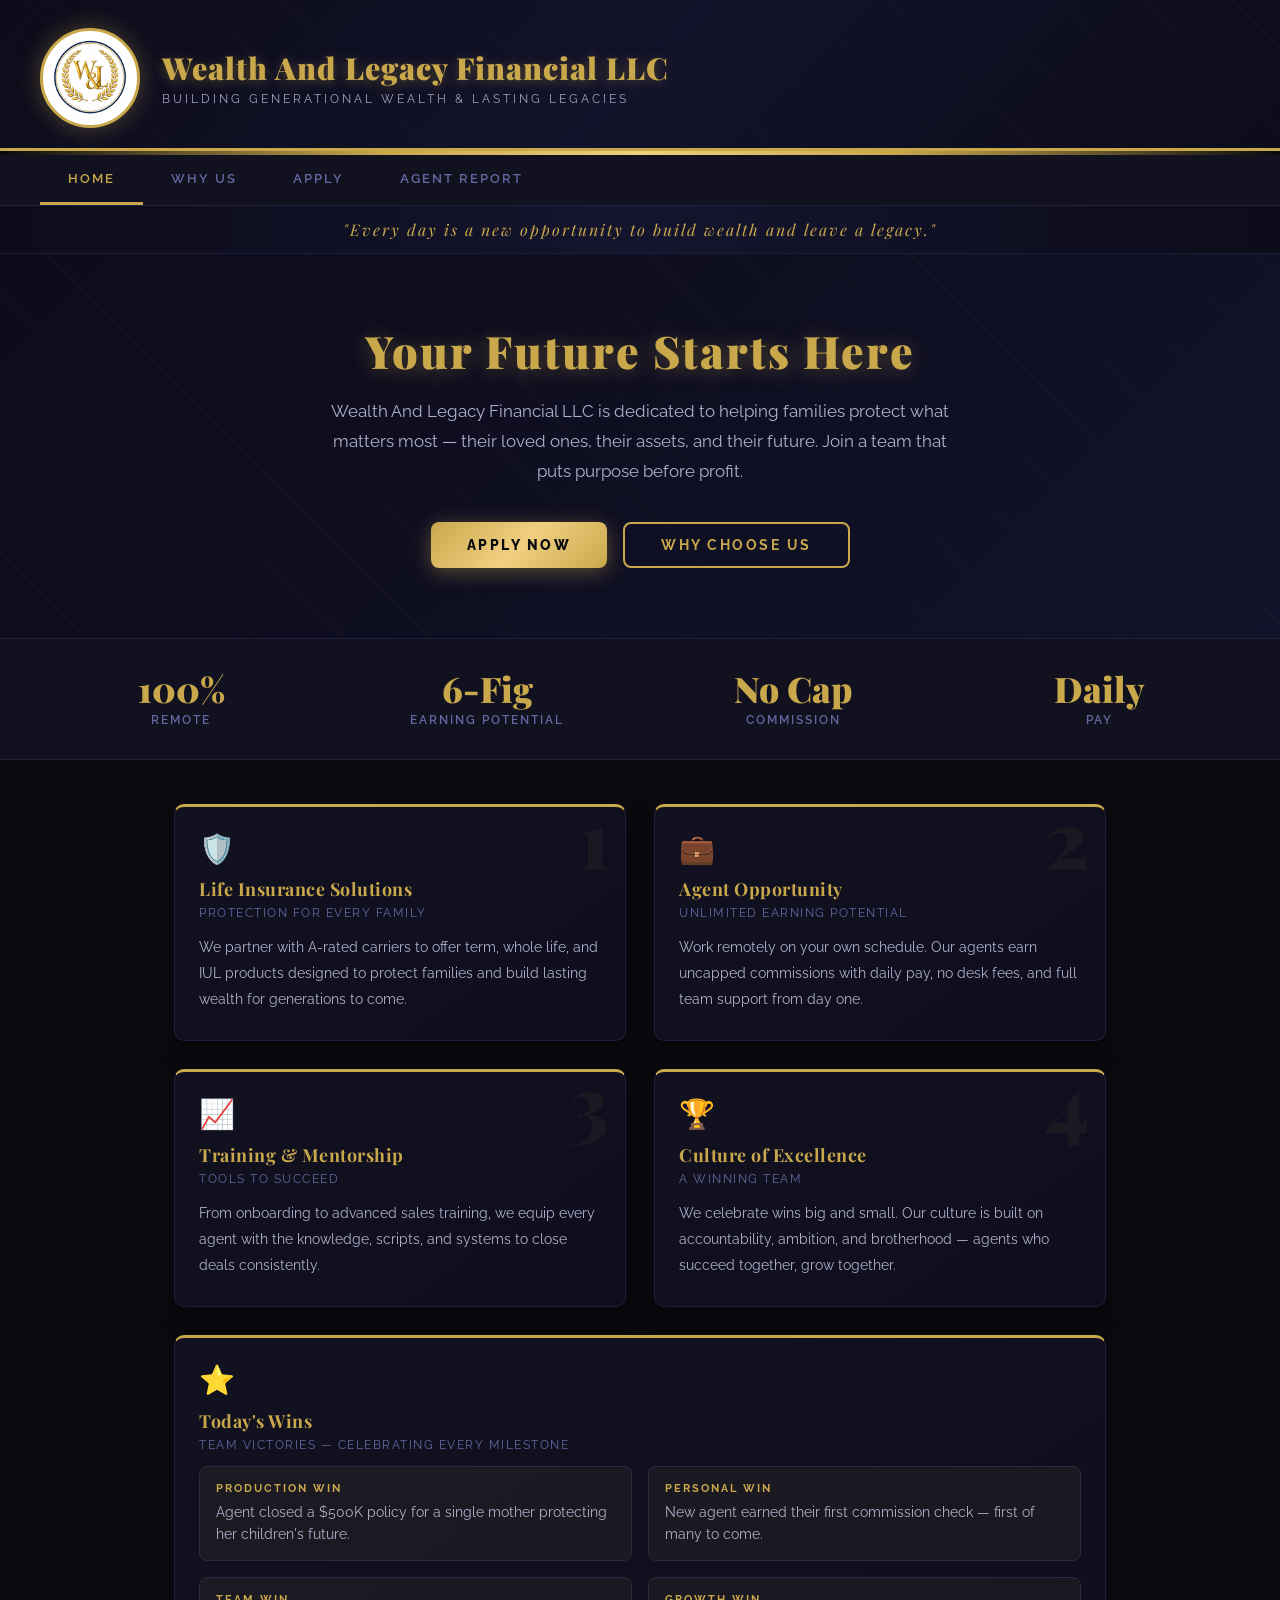
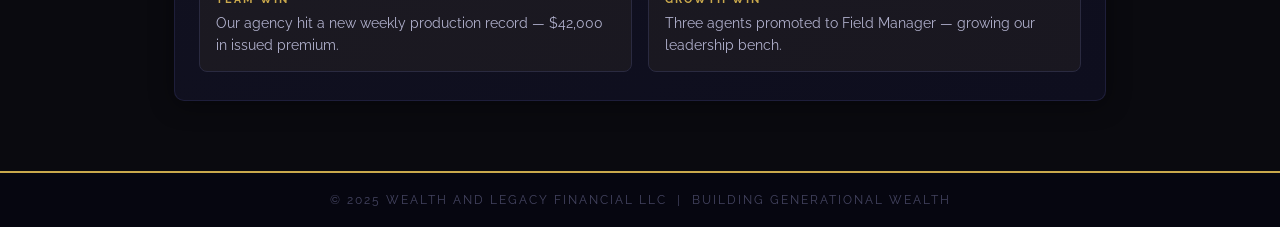
==== index.html @ 0fe74609 "Update index.html" ====
<!DOCTYPE html>
<html lang="en">
<head>
<meta charset="UTF-8">
<meta name="viewport" content="width=device-width, initial-scale=1.0">
<title>Wealth And Legacy Financial LLC</title>
<link rel="preconnect" href="https://fonts.googleapis.com">
<link href="https://fonts.googleapis.com/css2?family=Playfair+Display:wght@400;700;900&family=Raleway:wght@300;400;500;600;700&display=swap" rel="stylesheet">
<style>
  *, *::before, *::after { box-sizing: border-box; margin: 0; padding: 0; }

  body {
    background: #0a0a0f;
    color: #e8e0cc;
    font-family: 'Raleway', sans-serif;
    min-height: 100vh;
  }

  /* ===== HEADER ===== */
  .site-header {
    background: linear-gradient(135deg, #0c0c1a 0%, #12122a 50%, #0c0c1a 100%);
    border-bottom: 3px solid #c9a84c;
    padding: 28px 40px 20px;
    display: flex;
    align-items: center;
    gap: 22px;
    position: relative;
    overflow: hidden;
  }
  .site-header::before {
    content: '';
    position: absolute;
    inset: 0;
    background: repeating-linear-gradient(
      45deg, transparent, transparent 60px,
      rgba(201,168,76,0.03) 60px, rgba(201,168,76,0.03) 61px
    );
  }
  .logo-img {
    width: 100px; height: 100px;
    object-fit: contain; border-radius: 50%;
    border: 3px solid #c9a84c;
    box-shadow: 0 0 24px rgba(201,168,76,0.35);
    background: #fff; padding: 4px;
    position: relative; z-index: 1; flex-shrink: 0;
  }
  .header-text { z-index: 1; }
  .header-text h1 {
    font-family: 'Playfair Display', serif;
    font-size: 1.9rem; font-weight: 900;
    color: #c9a84c; letter-spacing: 1px;
    text-shadow: 0 2px 12px rgba(201,168,76,0.4);
    line-height: 1.2;
  }
  .header-text p {
    font-size: 0.78rem; color: #a0a0b8;
    letter-spacing: 3px; text-transform: uppercase; margin-top: 5px;
  }

  /* ===== GOLD DIVIDER ===== */
  .gold-bar {
    height: 4px;
    background: linear-gradient(90deg, #0a0a0f, #c9a84c 30%, #f0d080 50%, #c9a84c 70%, #0a0a0f);
  }

  /* ===== NAV TABS ===== */
  .nav-tabs {
    background: #111120;
    border-bottom: 1px solid #222240;
    display: flex;
    padding: 0 40px;
    overflow-x: auto;
    gap: 0;
  }
  .tab-btn {
    padding: 16px 28px;
    background: none; border: none;
    color: #6666a0; font-family: 'Raleway', sans-serif;
    font-size: 0.8rem; font-weight: 600;
    letter-spacing: 2px; text-transform: uppercase;
    cursor: pointer; border-bottom: 3px solid transparent;
    transition: all 0.2s; white-space: nowrap;
  }
  .tab-btn:hover { color: #c9a84c; }
  .tab-btn.active { color: #c9a84c; border-bottom-color: #c9a84c; }

  /* ===== MOTTO BANNER ===== */
  .motto {
    background: linear-gradient(90deg, #0c0c1a, #14142e, #0c0c1a);
    text-align: center; padding: 13px 40px;
    border-bottom: 1px solid #1e1e3a;
  }
  .motto span {
    font-family: 'Playfair Display', serif;
    font-size: 1rem; color: #c9a84c;
    letter-spacing: 2px; font-style: italic;
  }

  /* ===== TAB PANELS ===== */
  .tab-panel { display: none; }
  .tab-panel.active { display: block; }

  /* ===== PAGE BODY ===== */
  .page-body {
    max-width: 980px; margin: 0 auto;
    padding: 44px 24px 70px;
    display: grid; grid-template-columns: 1fr 1fr; gap: 28px;
  }
  .page-body.single { grid-template-columns: 1fr; }

  /* ===== HERO (HOME) ===== */
  .hero {
    background: linear-gradient(135deg, #0c0c1a 0%, #12122a 100%);
    padding: 70px 40px;
    text-align: center;
    position: relative; overflow: hidden;
    border-bottom: 1px solid #1e1e3a;
  }
  .hero::before {
    content: '';
    position: absolute; inset: 0;
    background: repeating-linear-gradient(45deg, transparent, transparent 60px,
      rgba(201,168,76,0.03) 60px, rgba(201,168,76,0.03) 61px);
  }
  .hero h2 {
    font-family: 'Playfair Display', serif;
    font-size: 2.8rem; font-weight: 900;
    color: #c9a84c; letter-spacing: 2px;
    text-shadow: 0 2px 20px rgba(201,168,76,0.4);
    position: relative; z-index: 1;
    line-height: 1.2;
  }
  .hero p {
    font-size: 1.05rem; color: #b0b0cc;
    margin-top: 18px; line-height: 1.8;
    max-width: 640px; margin-left: auto; margin-right: auto;
    position: relative; z-index: 1;
  }
  .hero-btns {
    display: flex; gap: 16px; justify-content: center;
    margin-top: 36px; flex-wrap: wrap;
    position: relative; z-index: 1;
  }
  .btn-gold {
    background: linear-gradient(135deg, #c9a84c, #f0d080, #c9a84c);
    color: #0a0a0f; border: none; border-radius: 8px;
    padding: 14px 36px; font-family: 'Raleway', sans-serif;
    font-size: 0.85rem; font-weight: 800;
    letter-spacing: 2.5px; text-transform: uppercase;
    cursor: pointer; box-shadow: 0 4px 20px rgba(201,168,76,0.4);
    transition: transform 0.2s, box-shadow 0.2s;
  }
  .btn-gold:hover { transform: translateY(-2px); box-shadow: 0 8px 30px rgba(201,168,76,0.55); }
  .btn-outline {
    background: transparent;
    color: #c9a84c; border: 2px solid #c9a84c; border-radius: 8px;
    padding: 13px 36px; font-family: 'Raleway', sans-serif;
    font-size: 0.85rem; font-weight: 700;
    letter-spacing: 2.5px; text-transform: uppercase;
    cursor: pointer; transition: all 0.2s;
  }
  .btn-outline:hover { background: rgba(201,168,76,0.1); }

  /* ===== SECTION CARDS ===== */
  .section-card {
    background: linear-gradient(145deg, #111120, #0e0e1e);
    border: 1px solid #1e1e3a;
    border-top: 3px solid #c9a84c;
    border-radius: 10px; padding: 28px 24px;
    box-shadow: 0 4px 24px rgba(0,0,0,0.4);
    display: flex; flex-direction: column; gap: 14px;
    position: relative; overflow: hidden;
  }
  .section-card::before {
    content: attr(data-num);
    position: absolute; top: -10px; right: 16px;
    font-family: 'Playfair Display', serif;
    font-size: 5rem; font-weight: 900;
    color: rgba(201,168,76,0.06); line-height: 1;
    pointer-events: none;
  }
  .section-card.full { grid-column: 1 / -1; }
  .card-icon { font-size: 1.8rem; line-height: 1; }
  .card-title {
    font-family: 'Playfair Display', serif;
    font-size: 1.12rem; font-weight: 700;
    color: #c9a84c; letter-spacing: 0.5px;
  }
  .card-sub {
    font-size: 0.73rem; color: #6666a0;
    letter-spacing: 1.5px; text-transform: uppercase;
    margin-top: -8px;
  }
  .card-body {
    font-size: 0.9rem; color: #b0b0cc;
    line-height: 1.8;
  }
  .card-body ul { list-style: none; display: flex; flex-direction: column; gap: 8px; }
  .card-body ul li::before {
    content: '◆ '; color: #c9a84c; font-size: 0.65rem;
  }

  /* ===== WINS SECTION ===== */
  .wins-grid {
    display: grid; grid-template-columns: 1fr 1fr; gap: 16px;
  }
  .win-item {
    background: rgba(201,168,76,0.06);
    border: 1px solid #2a2a40; border-radius: 8px;
    padding: 14px 16px;
  }
  .win-item .win-label {
    font-size: 0.7rem; letter-spacing: 2px;
    text-transform: uppercase; color: #c9a84c; font-weight: 700;
    margin-bottom: 6px;
  }
  .win-item .win-text {
    font-size: 0.88rem; color: #b0b0cc; line-height: 1.6;
  }

  /* ===== FORM ELEMENTS ===== */
  .field-group { display: flex; flex-direction: column; gap: 6px; }
  .field-label {
    font-size: 0.72rem; letter-spacing: 1.5px;
    text-transform: uppercase; color: #8888b0; font-weight: 600;
  }
  .field-input {
    background: rgba(255,255,255,0.03);
    border: 1px solid #222240; border-radius: 6px;
    color: #e8e0cc; font-family: 'Raleway', sans-serif;
    font-size: 0.95rem; padding: 10px 14px;
    outline: none; width: 100%;
    transition: border-color 0.2s;
  }
  .field-input:focus { border-color: #c9a84c; box-shadow: 0 0 0 2px rgba(201,168,76,0.12); }
  .field-input::placeholder { color: #333350; }
  textarea.field-input {
    resize: vertical; line-height: 1.7;
  }
  select.field-input {
    cursor: pointer;
    background: rgba(255,255,255,0.03);
  }
  select.field-input option { background: #111120; }

  /* Currency input */
  .currency-wrap {
    display: flex; align-items: center;
    border: 1px solid #222240; border-radius: 6px; overflow: hidden;
    background: rgba(255,255,255,0.03); transition: border-color 0.2s;
  }
  .currency-wrap:focus-within { border-color: #c9a84c; }
  .currency-symbol {
    padding: 10px 12px; background: rgba(201,168,76,0.12);
    color: #c9a84c; font-size: 1rem; font-weight: 700;
    border-right: 1px solid #222240; flex-shrink: 0;
  }
  .currency-wrap input {
    background: transparent; border: none;
    color: #e8e0cc; font-family: 'Raleway', sans-serif;
    font-size: 1rem; padding: 10px 14px; outline: none; width: 100%;
  }

  /* Metrics row */
  .metrics-row {
    display: grid; grid-template-columns: repeat(3, 1fr); gap: 12px;
  }
  .metric-box {
    background: rgba(201,168,76,0.05);
    border: 1px solid #2a2a40; border-radius: 8px;
    padding: 12px 10px; text-align: center;
    display: flex; flex-direction: column; gap: 8px;
  }
  .metric-box .field-label { text-align: center; }

  /* Checkbox */
  .check-list { display: flex; flex-direction: column; gap: 8px; }
  .check-item {
    display: flex; align-items: center; gap: 10px;
    padding: 8px 10px; border: 1px solid #1e1e3a;
    border-radius: 6px; background: rgba(255,255,255,0.02);
    cursor: pointer; transition: background 0.15s;
  }
  .check-item:hover { background: rgba(201,168,76,0.06); }
  .check-item input[type="checkbox"] {
    accent-color: #c9a84c; width: 16px; height: 16px;
    cursor: pointer; flex-shrink: 0;
  }
  .check-item span { font-size: 0.83rem; color: #b0b0d0; font-weight: 500; }

  /* Stars */
  .star-row { display: flex; gap: 6px; }
  .star {
    font-size: 1.4rem; cursor: pointer;
    color: #2a2a40; transition: color 0.15s; user-select: none;
  }
  .star:hover, .star.active { color: #c9a84c; }

  /* Goal bar */
  .goal-progress {
    height: 10px; background: #1a1a30; border-radius: 99px;
    overflow: hidden; border: 1px solid #2a2a40;
  }
  .goal-fill {
    height: 100%;
    background: linear-gradient(90deg, #c9a84c, #f0d080);
    border-radius: 99px; transition: width 0.5s; width: 0%;
  }
  .goal-pct {
    font-size: 0.8rem; color: #c9a84c;
    text-align: right; font-weight: 600;
  }
  .monthly-wrap {
    display: grid; grid-template-columns: 1fr 1fr;
    gap: 20px; align-items: start;
  }
  .goal-amount-group { display: flex; flex-direction: column; gap: 16px; }

  /* Submit */
  .submit-wrap {
    grid-column: 1 / -1; display: flex;
    justify-content: center; padding-top: 10px;
  }
  .submit-btn {
    background: linear-gradient(135deg, #c9a84c, #f0d080, #c9a84c);
    color: #0a0a0f; border: none; border-radius: 8px;
    padding: 16px 60px; font-family: 'Raleway', sans-serif;
    font-size: 1rem; font-weight: 800;
    letter-spacing: 3px; text-transform: uppercase;
    cursor: pointer; box-shadow: 0 4px 20px rgba(201,168,76,0.4);
    transition: transform 0.2s, box-shadow 0.2s;
  }
  .submit-btn:hover { transform: translateY(-2px); box-shadow: 0 8px 30px rgba(201,168,76,0.55); }
  .submit-btn:active { transform: translateY(0); }

  /* Date row (agent report header) */
  .date-row {
    background: #111120; border-bottom: 1px solid #222240;
    padding: 18px 40px; display: flex;
    align-items: center; gap: 40px; flex-wrap: wrap;
  }
  .date-row label {
    font-size: 0.78rem; letter-spacing: 2px;
    text-transform: uppercase; color: #c9a84c; font-weight: 600;
  }
  .date-row input {
    background: transparent; border: none;
    border-bottom: 1px solid #c9a84c;
    color: #e8e0cc; font-family: 'Raleway', sans-serif;
    font-size: 1rem; padding: 4px 8px;
    min-width: 180px; outline: none;
  }
  .date-row input::placeholder { color: #444; }

  /* ===== STATS ROW (HOME) ===== */
  .stats-row {
    background: #111120; padding: 32px 40px;
    display: grid; grid-template-columns: repeat(4, 1fr);
    gap: 24px; border-bottom: 1px solid #222240;
    text-align: center;
  }
  .stat-item .stat-num {
    font-family: 'Playfair Display', serif;
    font-size: 2.2rem; font-weight: 900;
    color: #c9a84c; line-height: 1;
  }
  .stat-item .stat-label {
    font-size: 0.72rem; letter-spacing: 2px;
    text-transform: uppercase; color: #6666a0;
    margin-top: 6px; font-weight: 600;
  }

  /* ===== FOOTER ===== */
  .site-footer {
    background: #060610; border-top: 2px solid #c9a84c;
    text-align: center; padding: 20px;
    font-size: 0.72rem; color: #444460;
    letter-spacing: 2px; text-transform: uppercase;
  }

  /* ===== ALERTS ===== */
  .form-alert {
    padding: 14px 18px; border-radius: 8px;
    font-size: 0.88rem; margin-bottom: 16px;
    display: none; grid-column: 1 / -1;
  }
  .form-alert.success { background: rgba(76,175,80,0.12); border: 1px solid #4caf50; color: #81c784; display: block; }
  .form-alert.error { background: rgba(244,67,54,0.12); border: 1px solid #f44336; color: #e57373; display: block; }

  /* ===== RESPONSIVE ===== */
  @media (max-width: 700px) {
    .site-header { flex-direction: column; text-align: center; }
    .page-body { grid-template-columns: 1fr; }
    .section-card.full { grid-column: 1; }
    .stats-row { grid-template-columns: repeat(2,1fr); }
    .metrics-row { grid-template-columns: 1fr; }
    .monthly-wrap { grid-template-columns: 1fr; }
    .nav-tabs { padding: 0 16px; }
    .tab-btn { padding: 14px 18px; }
    .hero h2 { font-size: 2rem; }
    .wins-grid { grid-template-columns: 1fr; }
  }
</style>
</head>
<body>

<!-- ===== HEADER ===== -->
<header class="site-header">
  <img class="logo-img" src="[data-uri]" alt="Wealth And Legacy Financial">
  <div class="header-text">
    <h1>Wealth And Legacy Financial LLC</h1>
    <p>Building Generational Wealth &amp; Lasting Legacies</p>
  </div>
</header>

<div class="gold-bar"></div>

<!-- ===== NAV TABS ===== -->
<nav class="nav-tabs">
  <button class="tab-btn active" onclick="switchTab('home', this)">Home</button>
  <button class="tab-btn" onclick="switchTab('why', this)">Why Us</button>
  <button class="tab-btn" onclick="switchTab('apply', this)">Apply</button>
  <button class="tab-btn" onclick="switchTab('report', this)">Agent Report</button>
</nav>

<div class="motto">
  <span>"Every day is a new opportunity to build wealth and leave a legacy."</span>
</div>

<!-- ================================================================
     HOME TAB
================================================================ -->
<div class="tab-panel active" id="tab-home">

  <!-- Hero -->
  <section class="hero">
    <h2>Your Future Starts Here</h2>
    <p>Wealth And Legacy Financial LLC is dedicated to helping families protect what matters most — their loved ones, their assets, and their future. Join a team that puts purpose before profit.</p>
    <div class="hero-btns">
      <button class="btn-gold" onclick="switchTab('apply', document.querySelector('[onclick*=apply]'))">Apply Now</button>
      <button class="btn-outline" onclick="switchTab('why', document.querySelector('[onclick*=why]'))">Why Choose Us</button>
    </div>
  </section>

  <!-- Stats -->
  <div class="stats-row">
    <div class="stat-item">
      <div class="stat-num">100%</div>
      <div class="stat-label">Remote</div>
    </div>
    <div class="stat-item">
      <div class="stat-num">6-Fig</div>
      <div class="stat-label">Earning Potential</div>
    </div>
    <div class="stat-item">
      <div class="stat-num">No Cap</div>
      <div class="stat-label">Commission</div>
    </div>
    <div class="stat-item">
      <div class="stat-num">Daily</div>
      <div class="stat-label">Pay</div>
    </div>
  </div>

  <!-- Cards -->
  <div class="page-body">
    <div class="section-card" data-num="1">
      <div class="card-icon">🛡️</div>
      <div class="card-title">Life Insurance Solutions</div>
      <div class="card-sub">Protection for every family</div>
      <div class="card-body">
        We partner with A-rated carriers to offer term, whole life, and IUL products designed to protect families and build lasting wealth for generations to come.
      </div>
    </div>

    <div class="section-card" data-num="2">
      <div class="card-icon">💼</div>
      <div class="card-title">Agent Opportunity</div>
      <div class="card-sub">Unlimited earning potential</div>
      <div class="card-body">
        Work remotely on your own schedule. Our agents earn uncapped commissions with daily pay, no desk fees, and full team support from day one.
      </div>
    </div>

    <div class="section-card" data-num="3">
      <div class="card-icon">📈</div>
      <div class="card-title">Training &amp; Mentorship</div>
      <div class="card-sub">Tools to succeed</div>
      <div class="card-body">
        From onboarding to advanced sales training, we equip every agent with the knowledge, scripts, and systems to close deals consistently.
      </div>
    </div>

    <div class="section-card" data-num="4">
      <div class="card-icon">🏆</div>
      <div class="card-title">Culture of Excellence</div>
      <div class="card-sub">A winning team</div>
      <div class="card-body">
        We celebrate wins big and small. Our culture is built on accountability, ambition, and brotherhood — agents who succeed together, grow together.
      </div>
    </div>

    <div class="section-card full">
      <div class="card-icon">⭐</div>
      <div class="card-title">Today's Wins</div>
      <div class="card-sub">Team victories — celebrating every milestone</div>
      <div class="wins-grid">
        <div class="win-item">
          <div class="win-label">Production Win</div>
          <div class="win-text">Agent closed a $500K policy for a single mother protecting her children's future.</div>
        </div>
        <div class="win-item">
          <div class="win-label">Personal Win</div>
          <div class="win-text">New agent earned their first commission check — first of many to come.</div>
        </div>
        <div class="win-item">
          <div class="win-label">Team Win</div>
          <div class="win-text">Our agency hit a new weekly production record — $42,000 in issued premium.</div>
        </div>
        <div class="win-item">
          <div class="win-label">Growth Win</div>
          <div class="win-text">Three agents promoted to Field Manager — growing our leadership bench.</div>
        </div>
      </div>
    </div>
  </div>
</div>

<!-- ================================================================
     WHY US TAB
================================================================ -->
<div class="tab-panel" id="tab-why">
  <div class="page-body">

    <div class="section-card full" data-num="">
      <div class="card-icon">✨</div>
      <div class="card-title">Why Wealth And Legacy Financial?</div>
      <div class="card-sub">A different kind of agency</div>
      <div class="card-body">
        We're not just a financial agency — we're a movement. Our mission is to close the wealth gap and protect underserved families while building generational income for our agents.
      </div>
    </div>

    <div class="section-card" data-num="1">
      <div class="card-icon">💰</div>
      <div class="card-title">Unlimited Income</div>
      <div class="card-sub">Earn what you deserve</div>
      <div class="card-body">
        <ul>
          <li>No salary cap — your income is limitless</li>
          <li>Daily direct deposit commissions</li>
          <li>Residual income &amp; renewal bonuses</li>
          <li>Overrides as you build your team</li>
        </ul>
      </div>
    </div>

    <div class="section-card" data-num="2">
      <div class="card-icon">🏠</div>
      <div class="card-title">Work From Anywhere</div>
      <div class="card-sub">100% remote freedom</div>
      <div class="card-body">
        <ul>
          <li>Set your own schedule</li>
          <li>Work from home, a coffee shop, or the beach</li>
          <li>No office requirements or desk fees</li>
          <li>Virtual tools and CRM provided</li>
        </ul>
      </div>
    </div>

    <div class="section-card" data-num="3">
      <div class="card-icon">📚</div>
      <div class="card-title">Full Training System</div>
      <div class="card-sub">We invest in your success</div>
      <div class="card-body">
        <ul>
          <li>Step-by-step licensing support</li>
          <li>Daily mentorship calls</li>
          <li>Proven sales scripts &amp; systems</li>
          <li>Warm leads provided</li>
        </ul>
      </div>
    </div>

    <div class="section-card" data-num="4">
      <div class="card-icon">🚀</div>
      <div class="card-title">Fast Advancement</div>
      <div class="card-sub">Grow on your own timeline</div>
      <div class="card-body">
        <ul>
          <li>Promote to Manager in 30–90 days</li>
          <li>Build and lead your own team</li>
          <li>Earn from your team's production</li>
          <li>No politics — merit-based advancement</li>
        </ul>
      </div>
    </div>

    <div class="section-card full" data-num="">
      <div class="card-icon">🤝</div>
      <div class="card-title">Who We're Looking For</div>
      <div class="card-sub">Driven. Coachable. Hungry.</div>
      <div class="card-body">
        <ul>
          <li>Motivated self-starters ready to take control of their income</li>
          <li>People who want to help families protect their futures</li>
          <li>Licensed agents or those willing to obtain a license</li>
          <li>Entrepreneurs who want to build something lasting</li>
        </ul>
      </div>
    </div>

  </div>
</div>

<!-- ================================================================
     APPLY TAB
================================================================ -->
<div class="tab-panel" id="tab-apply">
  <div class="page-body">

    <div class="section-card full" data-num="">
      <div class="card-icon">📋</div>
      <div class="card-title">Agent Application</div>
      <div class="card-sub">Start your journey with Wealth And Legacy Financial</div>
      <div class="card-body">
        Complete the form below and our team will reach out within 24–48 hours to schedule your interview.
      </div>
    </div>

    <form id="apply-form" class="page-body" style="padding:0;margin:0;display:contents;">
      <input type="hidden" name="access_key" value="04f10d83-4f45-4471-ab71-ec4248af7195">
      <input type="hidden" name="subject" value="New Agent Application – Wealth And Legacy Financial">
      <input type="hidden" name="redirect" value="false">

      <div id="apply-alert" class="form-alert"></div>

      <div class="section-card" data-num="1">
        <div class="card-icon">👤</div>
        <div class="card-title">Personal Information</div>
        <div class="card-sub">Tell us about yourself</div>
        <div class="field-group">
          <label class="field-label">Full Name *</label>
          <input class="field-input" type="text" name="full_name" placeholder="Your full name" required>
        </div>
        <div class="field-group">
          <label class="field-label">Phone Number *</label>
          <input class="field-input" type="text" name="phone" placeholder="(555) 000-0000" required>
        </div>
        <div class="field-group">
          <label class="field-label">Email Address *</label>
          <input class="field-input" type="text" name="email" placeholder="your@email.com" required>
        </div>
        <div class="field-group">
          <label class="field-label">City &amp; State</label>
          <input class="field-input" type="text" name="location" placeholder="e.g. Memphis, TN">
        </div>
      </div>

      <div class="section-card" data-num="2">
        <div class="card-icon">💼</div>
        <div class="card-title">Background &amp; Experience</div>
        <div class="card-sub">Help us learn about you</div>
        <div class="field-group">
          <label class="field-label">Do you have a life insurance license?</label>
          <select class="field-input" name="licensed">
            <option value="">Select...</option>
            <option>Yes – currently licensed</option>
            <option>No – willing to obtain one</option>
            <option>License expired</option>
          </select>
        </div>
        <div class="field-group">
          <label class="field-label">Sales / Insurance Experience</label>
          <select class="field-input" name="experience">
            <option value="">Select...</option>
            <option>None – I'm brand new</option>
            <option>Less than 1 year</option>
            <option>1–3 years</option>
            <option>3–5 years</option>
            <option>5+ years</option>
          </select>
        </div>
        <div class="field-group">
          <label class="field-label">How did you hear about us?</label>
          <input class="field-input" type="text" name="referral" placeholder="Social media, referral, etc.">
        </div>
        <div class="field-group">
          <label class="field-label">Why do you want to join W&L Financial?</label>
          <textarea class="field-input" name="motivation" rows="4" placeholder="Tell us your why..."></textarea>
        </div>
      </div>

      <div class="submit-wrap">
        <button type="submit" class="submit-btn">Submit Application</button>
      </div>
    </form>
</div>
</div>

<!-- ================================================================
     AGENT REPORT TAB
================================================================ -->
<div class="tab-panel" id="tab-report">

  <!-- Date row -->
  <div class="date-row">
    <label>Agent Name</label>
    <input type="text" id="agent-name" placeholder="Your name">
    <label>Date</label>
    <input type="date" id="report-date">
  </div>

  <form id="report-form">
    <input type="hidden" name="access_key" value="04f10d83-4f45-4471-ab71-ec4248af7195">
    <input type="hidden" name="subject" value="Daily Agent Report – Wealth And Legacy Financial">
    <input type="hidden" name="redirect" value="false">

    <div id="report-alert" class="form-alert" style="max-width:980px;margin:20px auto 0;"></div>

    <div class="page-body">

      <div class="section-card" data-num="1">
        <div class="card-icon">📊</div>
        <div class="card-title">Daily Production Numbers</div>
        <div class="card-sub">Today's activity metrics</div>
        <div class="metrics-row">
          <div class="metric-box">
            <div class="field-label">Dials Made</div>
            <input class="field-input" type="number" name="dials" placeholder="0" min="0">
          </div>
          <div class="metric-box">
            <div class="field-label">Appointments Set</div>
            <input class="field-input" type="number" name="appointments" placeholder="0" min="0">
          </div>
          <div class="metric-box">
            <div class="field-label">Policies Submitted</div>
            <input class="field-input" type="number" name="policies" placeholder="0" min="0">
          </div>
        </div>
        <div class="metrics-row" style="margin-top:4px;">
          <div class="metric-box">
            <div class="field-label">Issued Premium ($)</div>
            <input class="field-input" type="number" name="premium" placeholder="0.00" min="0" step="0.01">
          </div>
          <div class="metric-box">
            <div class="field-label">Policies Issued</div>
            <input class="field-input" type="number" name="issued" placeholder="0" min="0">
          </div>
          <div class="metric-box">
            <div class="field-label">Referrals Obtained</div>
            <input class="field-input" type="number" name="referrals" placeholder="0" min="0">
          </div>
        </div>
      </div>

      <div class="section-card" data-num="2">
        <div class="card-icon">🏆</div>
        <div class="card-title">Today's Win(s)</div>
        <div class="card-sub">No matter how small — celebrate it</div>
        <div class="field-group">
          <label class="field-label">Production Win</label>
          <textarea class="field-input" name="production_win" rows="3" placeholder="A sale, a big policy, breakthrough moment..."></textarea>
        </div>
        <div class="field-group">
          <label class="field-label">Personal Win</label>
          <textarea class="field-input" name="personal_win" rows="3" placeholder="Mindset shift, discipline, skill improvement..."></textarea>
        </div>
      </div>

      <div class="section-card" data-num="3">
        <div class="card-icon">🚧</div>
        <div class="card-title">Challenges &amp; Obstacles</div>
        <div class="card-sub">Identify, then overcome</div>
        <div class="field-group">
          <label class="field-label">What held you back today?</label>
          <textarea class="field-input" name="challenges" rows="3" placeholder="Objections, mindset blocks, logistics..."></textarea>
        </div>
        <div class="field-group">
          <label class="field-label">How will you overcome it tomorrow?</label>
          <textarea class="field-input" name="overcome" rows="3" placeholder="Your plan of action..."></textarea>
        </div>
      </div>

      <div class="section-card" data-num="4">
        <div class="card-icon">🎯</div>
        <div class="card-title">Tomorrow's Game Plan</div>
        <div class="card-sub">Intentional preparation = consistent results</div>
        <div class="field-group">
          <label class="field-label">Top 3 Priorities for Tomorrow</label>
          <textarea class="field-input" name="priorities" rows="4" placeholder="1.&#10;2.&#10;3."></textarea>
        </div>
        <div class="field-group">
          <label class="field-label">Lead Sources / Who to Call</label>
          <textarea class="field-input" name="leads" rows="3" placeholder="Specific names, lists, referral sources..."></textarea>
        </div>
      </div>

      <div class="section-card" data-num="5">
        <div class="card-icon">💭</div>
        <div class="card-title">Mindset Check-In</div>
        <div class="card-sub">The mental game matters most</div>
        <div class="field-group">
          <label class="field-label">Energy Level Today</label>
          <div class="star-row" id="energy-stars">
            <span class="star" data-val="1" onclick="setStars('energy',1)">★</span>
            <span class="star" data-val="2" onclick="setStars('energy',2)">★</span>
            <span class="star" data-val="3" onclick="setStars('energy',3)">★</span>
            <span class="star" data-val="4" onclick="setStars('energy',4)">★</span>
            <span class="star" data-val="5" onclick="setStars('energy',5)">★</span>
          </div>
          <input type="hidden" name="energy_level" id="energy-val">
        </div>
        <div class="field-group">
          <label class="field-label">Confidence Level Today</label>
          <div class="star-row" id="confidence-stars">
            <span class="star" data-val="1" onclick="setStars('confidence',1)">★</span>
            <span class="star" data-val="2" onclick="setStars('confidence',2)">★</span>
            <span class="star" data-val="3" onclick="setStars('confidence',3)">★</span>
            <span class="star" data-val="4" onclick="setStars('confidence',4)">★</span>
            <span class="star" data-val="5" onclick="setStars('confidence',5)">★</span>
          </div>
          <input type="hidden" name="confidence_level" id="confidence-val">
        </div>
        <div class="field-group">
          <label class="field-label">Mindset Notes</label>
          <textarea class="field-input" name="mindset_notes" rows="3" placeholder="Reflection, affirmations, what you're grateful for..."></textarea>
        </div>
      </div>

      <div class="section-card" data-num="6">
        <div class="card-icon">📅</div>
        <div class="card-title">Monthly Goal Progress</div>
        <div class="card-sub">Track where you stand</div>
        <div class="monthly-wrap">
          <div class="goal-amount-group">
            <div class="field-group">
              <label class="field-label">Monthly Premium Goal ($)</label>
              <div class="currency-wrap">
                <span class="currency-symbol">$</span>
                <input type="number" name="monthly_goal" id="monthly-goal" placeholder="10000" min="0" oninput="updateGoalBar()">
              </div>
            </div>
            <div class="field-group">
              <label class="field-label">Premium Submitted MTD ($)</label>
              <div class="currency-wrap">
                <span class="currency-symbol">$</span>
                <input type="number" name="premium_mtd" id="premium-mtd" placeholder="0" min="0" oninput="updateGoalBar()">
              </div>
            </div>
          </div>
          <div class="field-group">
            <label class="field-label">Monthly Progress</label>
            <div class="goal-progress" style="margin-top:8px;">
              <div class="goal-fill" id="goal-fill"></div>
            </div>
            <div class="goal-pct" id="goal-pct">0%</div>
            <div style="margin-top:12px;">
              <label class="field-label">Notes on Monthly Goal</label>
              <textarea class="field-input" name="goal_notes" rows="3" placeholder="What do you need to close out the month strong?"></textarea>
            </div>
          </div>
        </div>
      </div>

      <div class="section-card full" data-num="7">
        <div class="card-icon">✅</div>
        <div class="card-title">Daily Non-Negotiables</div>
        <div class="card-sub">Disciplines that compound into greatness</div>
        <div class="check-list">
          <label class="check-item">
            <input type="checkbox" name="nonneg[]" value="Read/listened to personal development (15+ min)">
            <span>Read / listened to personal development (15+ min)</span>
          </label>
          <label class="check-item">
            <input type="checkbox" name="nonneg[]" value="Attended team training or call">
            <span>Attended team training or call</span>
          </label>
          <label class="check-item">
            <input type="checkbox" name="nonneg[]" value="Set minimum 2 appointments">
            <span>Set minimum 2 appointments</span>
          </label>
          <label class="check-item">
            <input type="checkbox" name="nonneg[]" value="Submitted at least 1 application">
            <span>Submitted at least 1 application</span>
          </label>
          <label class="check-item">
            <input type="checkbox" name="nonneg[]" value="Followed up on pending business">
            <span>Followed up on pending business</span>
          </label>
          <label class="check-item">
            <input type="checkbox" name="nonneg[]" value="Posted on social media (value-add content)">
            <span>Posted on social media (value-add content)</span>
          </label>
          <label class="check-item">
            <input type="checkbox" name="nonneg[]" value="Reviewed product knowledge / scripts">
            <span>Reviewed product knowledge / scripts</span>
          </label>
          <label class="check-item">
            <input type="checkbox" name="nonneg[]" value="Set tomorrow's schedule / blocked time">
            <span>Set tomorrow's schedule / blocked time</span>
          </label>
        </div>
      </div>

      <div class="section-card full" data-num="8">
        <div class="card-icon">💬</div>
        <div class="card-title">Message to Your Mentor / Manager</div>
        <div class="card-sub">Open communication builds great teams</div>
        <div class="field-group">
          <label class="field-label">Anything you need support with?</label>
          <textarea class="field-input" name="manager_message" rows="4" placeholder="Questions, concerns, shoutouts, or anything on your mind..."></textarea>
        </div>
        <div class="field-group">
          <label class="field-label">Your Commitment for Tomorrow</label>
          <textarea class="field-input" name="commitment" rows="3" placeholder="State it clearly — hold yourself to it."></textarea>
        </div>
      </div>

      <div class="submit-wrap">
        <button type="submit" class="submit-btn">Submit Daily Report</button>
      </div>

    </div><!-- end page-body -->
  </form>
</div><!-- end tab-report -->

<!-- ===== FOOTER ===== -->
<footer class="site-footer">
  &copy; 2025 Wealth And Legacy Financial LLC &nbsp;|&nbsp; Building Generational Wealth
</footer>

<script>
  // Tab switching
  function switchTab(id, btn) {
    document.querySelectorAll('.tab-panel').forEach(p => p.classList.remove('active'));
    document.querySelectorAll('.tab-btn').forEach(b => b.classList.remove('active'));
    document.getElementById('tab-' + id).classList.add('active');
    if (btn) btn.classList.add('active');
    else {
      document.querySelectorAll('.tab-btn').forEach(b => {
        if (b.getAttribute('onclick') && b.getAttribute('onclick').includes("'" + id + "'")) b.classList.add('active');
      });
    }
  }

  // Set default date on report
  document.getElementById('report-date').value = new Date().toISOString().split('T')[0];

  // Stars
  function setStars(type, val) {
    const stars = document.querySelectorAll('#' + type + '-stars .star');
    document.getElementById(type + '-val').value = val;
    stars.forEach((s, i) => s.classList.toggle('active', i < val));
  }

  // Goal bar
  function updateGoalBar() {
    const goal = parseFloat(document.getElementById('monthly-goal').value) || 0;
    const mtd  = parseFloat(document.getElementById('premium-mtd').value) || 0;
    const pct  = goal > 0 ? Math.min((mtd / goal) * 100, 100) : 0;
    document.getElementById('goal-fill').style.width = pct + '%';
    document.getElementById('goal-pct').textContent = pct.toFixed(0) + '%';
  }

  // Apply form
  document.getElementById('apply-form').addEventListener('submit', async function(e) {
    e.preventDefault();
    const alertEl = document.getElementById('apply-alert');
    alertEl.className = 'form-alert';
    alertEl.textContent = '';
    const btn = this.querySelector('.submit-btn');
    btn.disabled = true; btn.textContent = 'Sending...';
    try {
      const res = await fetch('https://api.web3forms.com/submit', {
        method: 'POST', body: new FormData(this)
      });
      const data = await res.json();
      if (data.success) {
        alertEl.className = 'form-alert success';
        alertEl.textContent = '✅ Application submitted! We\'ll be in touch within 24-48 hours.';
        this.reset();
      } else {
        throw new Error(data.message || 'Submission failed');
      }
    } catch(err) {
      alertEl.className = 'form-alert error';
      alertEl.textContent = '❌ Error: ' + err.message;
    }
    btn.disabled = false; btn.textContent = 'Submit Application';
    alertEl.scrollIntoView({behavior:'smooth',block:'nearest'});
  });

  // Report form — inject agent name + date then submit
  document.getElementById('report-form').addEventListener('submit', async function(e) {
    e.preventDefault();
    const alertEl = document.getElementById('report-alert');
    alertEl.className = 'form-alert';
    alertEl.textContent = '';

    // Inject agent name + date as hidden fields
    const name = document.getElementById('agent-name').value.trim() || 'Unknown Agent';
    const date = document.getElementById('report-date').value || new Date().toISOString().split('T')[0];
    let hName = this.querySelector('[name="agent_name"]');
    let hDate = this.querySelector('[name="report_date"]');
    if (!hName) { hName = document.createElement('input'); hName.type='hidden'; hName.name='agent_name'; this.appendChild(hName); }
    if (!hDate) { hDate = document.createElement('input'); hDate.type='hidden'; hDate.name='report_date'; this.appendChild(hDate); }
    hName.value = name; hDate.value = date;

    const btn = this.querySelector('.submit-btn');
    btn.disabled = true; btn.textContent = 'Submitting...';
    try {
      const res = await fetch('https://api.web3forms.com/submit', {
        method: 'POST', body: new FormData(this)
      });
      const data = await res.json();
      if (data.success) {
        alertEl.className = 'form-alert success';
        alertEl.textContent = '✅ Daily report submitted successfully!';
        // Reset just the form inputs, not the date/name
        this.querySelectorAll('textarea, input[type="number"]').forEach(el => el.value = '');
        this.querySelectorAll('input[type="checkbox"]').forEach(el => el.checked = false);
        document.querySelectorAll('.star').forEach(s => s.classList.remove('active'));
        document.getElementById('goal-fill').style.width = '0%';
        document.getElementById('goal-pct').textContent = '0%';
      } else {
        throw new Error(data.message || 'Submission failed');
      }
    } catch(err) {
      alertEl.className = 'form-alert error';
      alertEl.textContent = '❌ Error: ' + err.message;
    }
    btn.disabled = false; btn.textContent = 'Submit Daily Report';
    alertEl.scrollIntoView({behavior:'smooth',block:'nearest'});
  });
</script>
</body>
</html>
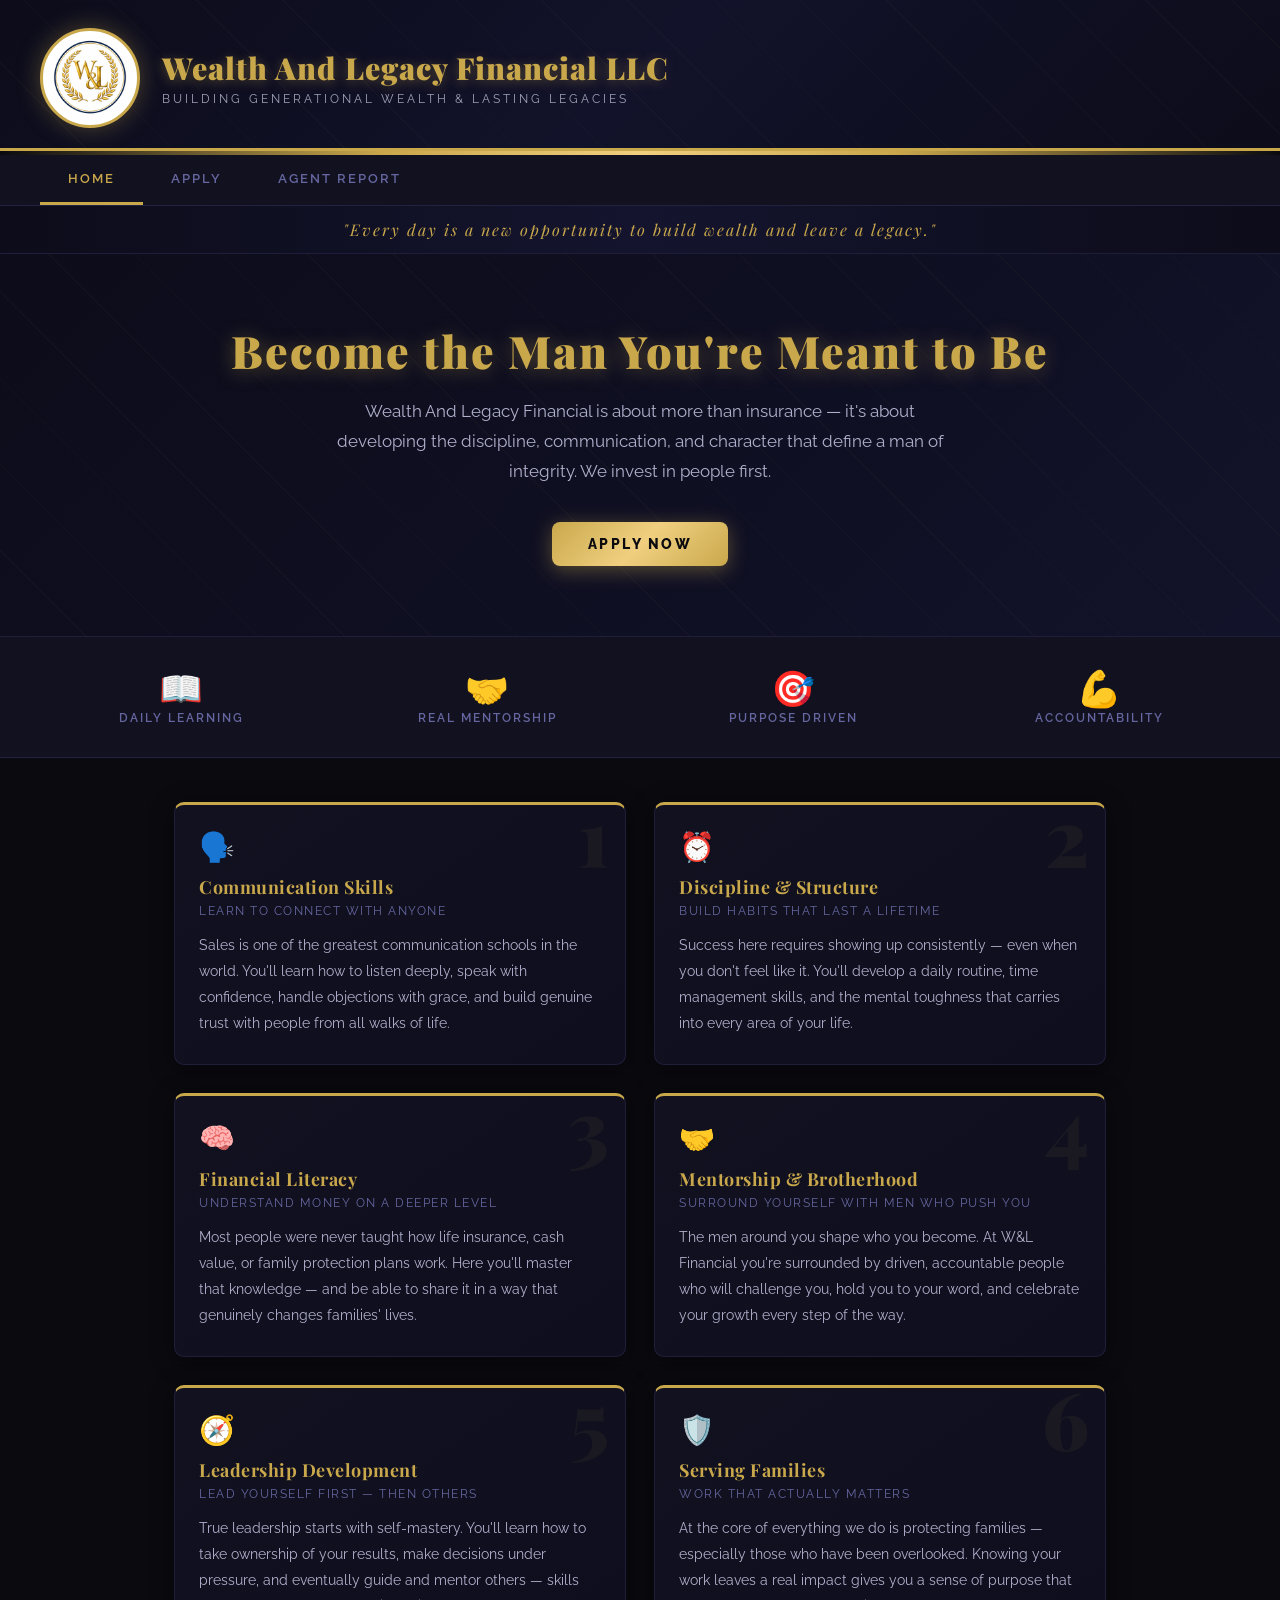
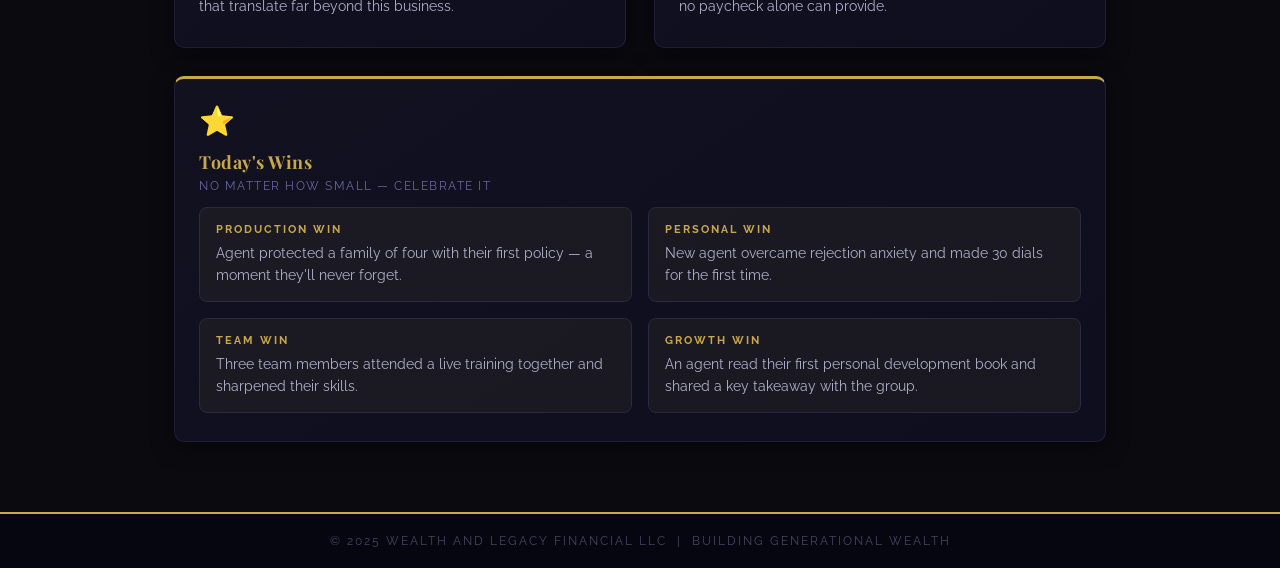
==== commit e4c47150: "Add files via upload" ====
--- a/index.html
+++ b/index.html
@@ -418,7 +418,6 @@
 <!-- ===== NAV TABS ===== -->
 <nav class="nav-tabs">
   <button class="tab-btn active" onclick="switchTab('home', this)">Home</button>
-  <button class="tab-btn" onclick="switchTab('why', this)">Why Us</button>
   <button class="tab-btn" onclick="switchTab('apply', this)">Apply</button>
   <button class="tab-btn" onclick="switchTab('report', this)">Agent Report</button>
 </nav>
@@ -434,185 +433,116 @@
 
   <!-- Hero -->
   <section class="hero">
-    <h2>Your Future Starts Here</h2>
-    <p>Wealth And Legacy Financial LLC is dedicated to helping families protect what matters most — their loved ones, their assets, and their future. Join a team that puts purpose before profit.</p>
+    <h2>Become the Man You're Meant to Be</h2>
+    <p>Wealth And Legacy Financial is about more than insurance — it's about developing the discipline, communication, and character that define a man of integrity. We invest in people first.</p>
     <div class="hero-btns">
       <button class="btn-gold" onclick="switchTab('apply', document.querySelector('[onclick*=apply]'))">Apply Now</button>
-      <button class="btn-outline" onclick="switchTab('why', document.querySelector('[onclick*=why]'))">Why Choose Us</button>
     </div>
   </section>
 
   <!-- Stats -->
   <div class="stats-row">
     <div class="stat-item">
-      <div class="stat-num">100%</div>
-      <div class="stat-label">Remote</div>
+      <div class="stat-num">📖</div>
+      <div class="stat-label">Daily Learning</div>
     </div>
     <div class="stat-item">
-      <div class="stat-num">6-Fig</div>
-      <div class="stat-label">Earning Potential</div>
+      <div class="stat-num">🤝</div>
+      <div class="stat-label">Real Mentorship</div>
     </div>
     <div class="stat-item">
-      <div class="stat-num">No Cap</div>
-      <div class="stat-label">Commission</div>
+      <div class="stat-num">🎯</div>
+      <div class="stat-label">Purpose Driven</div>
     </div>
     <div class="stat-item">
-      <div class="stat-num">Daily</div>
-      <div class="stat-label">Pay</div>
+      <div class="stat-num">💪</div>
+      <div class="stat-label">Accountability</div>
     </div>
   </div>
 
   <!-- Cards -->
   <div class="page-body">
     <div class="section-card" data-num="1">
+      <div class="card-icon">🗣️</div>
+      <div class="card-title">Communication Skills</div>
+      <div class="card-sub">Learn to connect with anyone</div>
+      <div class="card-body">
+        Sales is one of the greatest communication schools in the world. You'll learn how to listen deeply, speak with confidence, handle objections with grace, and build genuine trust with people from all walks of life.
+      </div>
+    </div>
+
+    <div class="section-card" data-num="2">
+      <div class="card-icon">⏰</div>
+      <div class="card-title">Discipline &amp; Structure</div>
+      <div class="card-sub">Build habits that last a lifetime</div>
+      <div class="card-body">
+        Success here requires showing up consistently — even when you don't feel like it. You'll develop a daily routine, time management skills, and the mental toughness that carries into every area of your life.
+      </div>
+    </div>
+
+    <div class="section-card" data-num="3">
+      <div class="card-icon">🧠</div>
+      <div class="card-title">Financial Literacy</div>
+      <div class="card-sub">Understand money on a deeper level</div>
+      <div class="card-body">
+        Most people were never taught how life insurance, cash value, or family protection plans work. Here you'll master that knowledge — and be able to share it in a way that genuinely changes families' lives.
+      </div>
+    </div>
+
+    <div class="section-card" data-num="4">
+      <div class="card-icon">🤝</div>
+      <div class="card-title">Mentorship &amp; Brotherhood</div>
+      <div class="card-sub">Surround yourself with men who push you</div>
+      <div class="card-body">
+        The men around you shape who you become. At W&amp;L Financial you're surrounded by driven, accountable people who will challenge you, hold you to your word, and celebrate your growth every step of the way.
+      </div>
+    </div>
+
+    <div class="section-card" data-num="5">
+      <div class="card-icon">🧭</div>
+      <div class="card-title">Leadership Development</div>
+      <div class="card-sub">Lead yourself first — then others</div>
+      <div class="card-body">
+        True leadership starts with self-mastery. You'll learn how to take ownership of your results, make decisions under pressure, and eventually guide and mentor others — skills that translate far beyond this business.
+      </div>
+    </div>
+
+    <div class="section-card" data-num="6">
       <div class="card-icon">🛡️</div>
-      <div class="card-title">Life Insurance Solutions</div>
-      <div class="card-sub">Protection for every family</div>
+      <div class="card-title">Serving Families</div>
+      <div class="card-sub">Work that actually matters</div>
       <div class="card-body">
-        We partner with A-rated carriers to offer term, whole life, and IUL products designed to protect families and build lasting wealth for generations to come.
-      </div>
-    </div>
-
-    <div class="section-card" data-num="2">
-      <div class="card-icon">💼</div>
-      <div class="card-title">Agent Opportunity</div>
-      <div class="card-sub">Unlimited earning potential</div>
-      <div class="card-body">
-        Work remotely on your own schedule. Our agents earn uncapped commissions with daily pay, no desk fees, and full team support from day one.
-      </div>
-    </div>
-
-    <div class="section-card" data-num="3">
-      <div class="card-icon">📈</div>
-      <div class="card-title">Training &amp; Mentorship</div>
-      <div class="card-sub">Tools to succeed</div>
-      <div class="card-body">
-        From onboarding to advanced sales training, we equip every agent with the knowledge, scripts, and systems to close deals consistently.
-      </div>
-    </div>
-
-    <div class="section-card" data-num="4">
-      <div class="card-icon">🏆</div>
-      <div class="card-title">Culture of Excellence</div>
-      <div class="card-sub">A winning team</div>
-      <div class="card-body">
-        We celebrate wins big and small. Our culture is built on accountability, ambition, and brotherhood — agents who succeed together, grow together.
+        At the core of everything we do is protecting families — especially those who have been overlooked. Knowing your work leaves a real impact gives you a sense of purpose that no paycheck alone can provide.
       </div>
     </div>
 
     <div class="section-card full">
       <div class="card-icon">⭐</div>
       <div class="card-title">Today's Wins</div>
-      <div class="card-sub">Team victories — celebrating every milestone</div>
+      <div class="card-sub">No matter how small — celebrate it</div>
       <div class="wins-grid">
         <div class="win-item">
           <div class="win-label">Production Win</div>
-          <div class="win-text">Agent closed a $500K policy for a single mother protecting her children's future.</div>
+          <div class="win-text">Agent protected a family of four with their first policy — a moment they'll never forget.</div>
         </div>
         <div class="win-item">
           <div class="win-label">Personal Win</div>
-          <div class="win-text">New agent earned their first commission check — first of many to come.</div>
+          <div class="win-text">New agent overcame rejection anxiety and made 30 dials for the first time.</div>
         </div>
         <div class="win-item">
           <div class="win-label">Team Win</div>
-          <div class="win-text">Our agency hit a new weekly production record — $42,000 in issued premium.</div>
+          <div class="win-text">Three team members attended a live training together and sharpened their skills.</div>
         </div>
         <div class="win-item">
           <div class="win-label">Growth Win</div>
-          <div class="win-text">Three agents promoted to Field Manager — growing our leadership bench.</div>
+          <div class="win-text">An agent read their first personal development book and shared a key takeaway with the group.</div>
         </div>
       </div>
     </div>
   </div>
 </div>
 
-<!-- ================================================================
-     WHY US TAB
-================================================================ -->
-<div class="tab-panel" id="tab-why">
-  <div class="page-body">
-
-    <div class="section-card full" data-num="">
-      <div class="card-icon">✨</div>
-      <div class="card-title">Why Wealth And Legacy Financial?</div>
-      <div class="card-sub">A different kind of agency</div>
-      <div class="card-body">
-        We're not just a financial agency — we're a movement. Our mission is to close the wealth gap and protect underserved families while building generational income for our agents.
-      </div>
-    </div>
-
-    <div class="section-card" data-num="1">
-      <div class="card-icon">💰</div>
-      <div class="card-title">Unlimited Income</div>
-      <div class="card-sub">Earn what you deserve</div>
-      <div class="card-body">
-        <ul>
-          <li>No salary cap — your income is limitless</li>
-          <li>Daily direct deposit commissions</li>
-          <li>Residual income &amp; renewal bonuses</li>
-          <li>Overrides as you build your team</li>
-        </ul>
-      </div>
-    </div>
-
-    <div class="section-card" data-num="2">
-      <div class="card-icon">🏠</div>
-      <div class="card-title">Work From Anywhere</div>
-      <div class="card-sub">100% remote freedom</div>
-      <div class="card-body">
-        <ul>
-          <li>Set your own schedule</li>
-          <li>Work from home, a coffee shop, or the beach</li>
-          <li>No office requirements or desk fees</li>
-          <li>Virtual tools and CRM provided</li>
-        </ul>
-      </div>
-    </div>
-
-    <div class="section-card" data-num="3">
-      <div class="card-icon">📚</div>
-      <div class="card-title">Full Training System</div>
-      <div class="card-sub">We invest in your success</div>
-      <div class="card-body">
-        <ul>
-          <li>Step-by-step licensing support</li>
-          <li>Daily mentorship calls</li>
-          <li>Proven sales scripts &amp; systems</li>
-          <li>Warm leads provided</li>
-        </ul>
-      </div>
-    </div>
-
-    <div class="section-card" data-num="4">
-      <div class="card-icon">🚀</div>
-      <div class="card-title">Fast Advancement</div>
-      <div class="card-sub">Grow on your own timeline</div>
-      <div class="card-body">
-        <ul>
-          <li>Promote to Manager in 30–90 days</li>
-          <li>Build and lead your own team</li>
-          <li>Earn from your team's production</li>
-          <li>No politics — merit-based advancement</li>
-        </ul>
-      </div>
-    </div>
-
-    <div class="section-card full" data-num="">
-      <div class="card-icon">🤝</div>
-      <div class="card-title">Who We're Looking For</div>
-      <div class="card-sub">Driven. Coachable. Hungry.</div>
-      <div class="card-body">
-        <ul>
-          <li>Motivated self-starters ready to take control of their income</li>
-          <li>People who want to help families protect their futures</li>
-          <li>Licensed agents or those willing to obtain a license</li>
-          <li>Entrepreneurs who want to build something lasting</li>
-        </ul>
-      </div>
-    </div>
-
-  </div>
-</div>
+
 
 <!-- ================================================================
      APPLY TAB
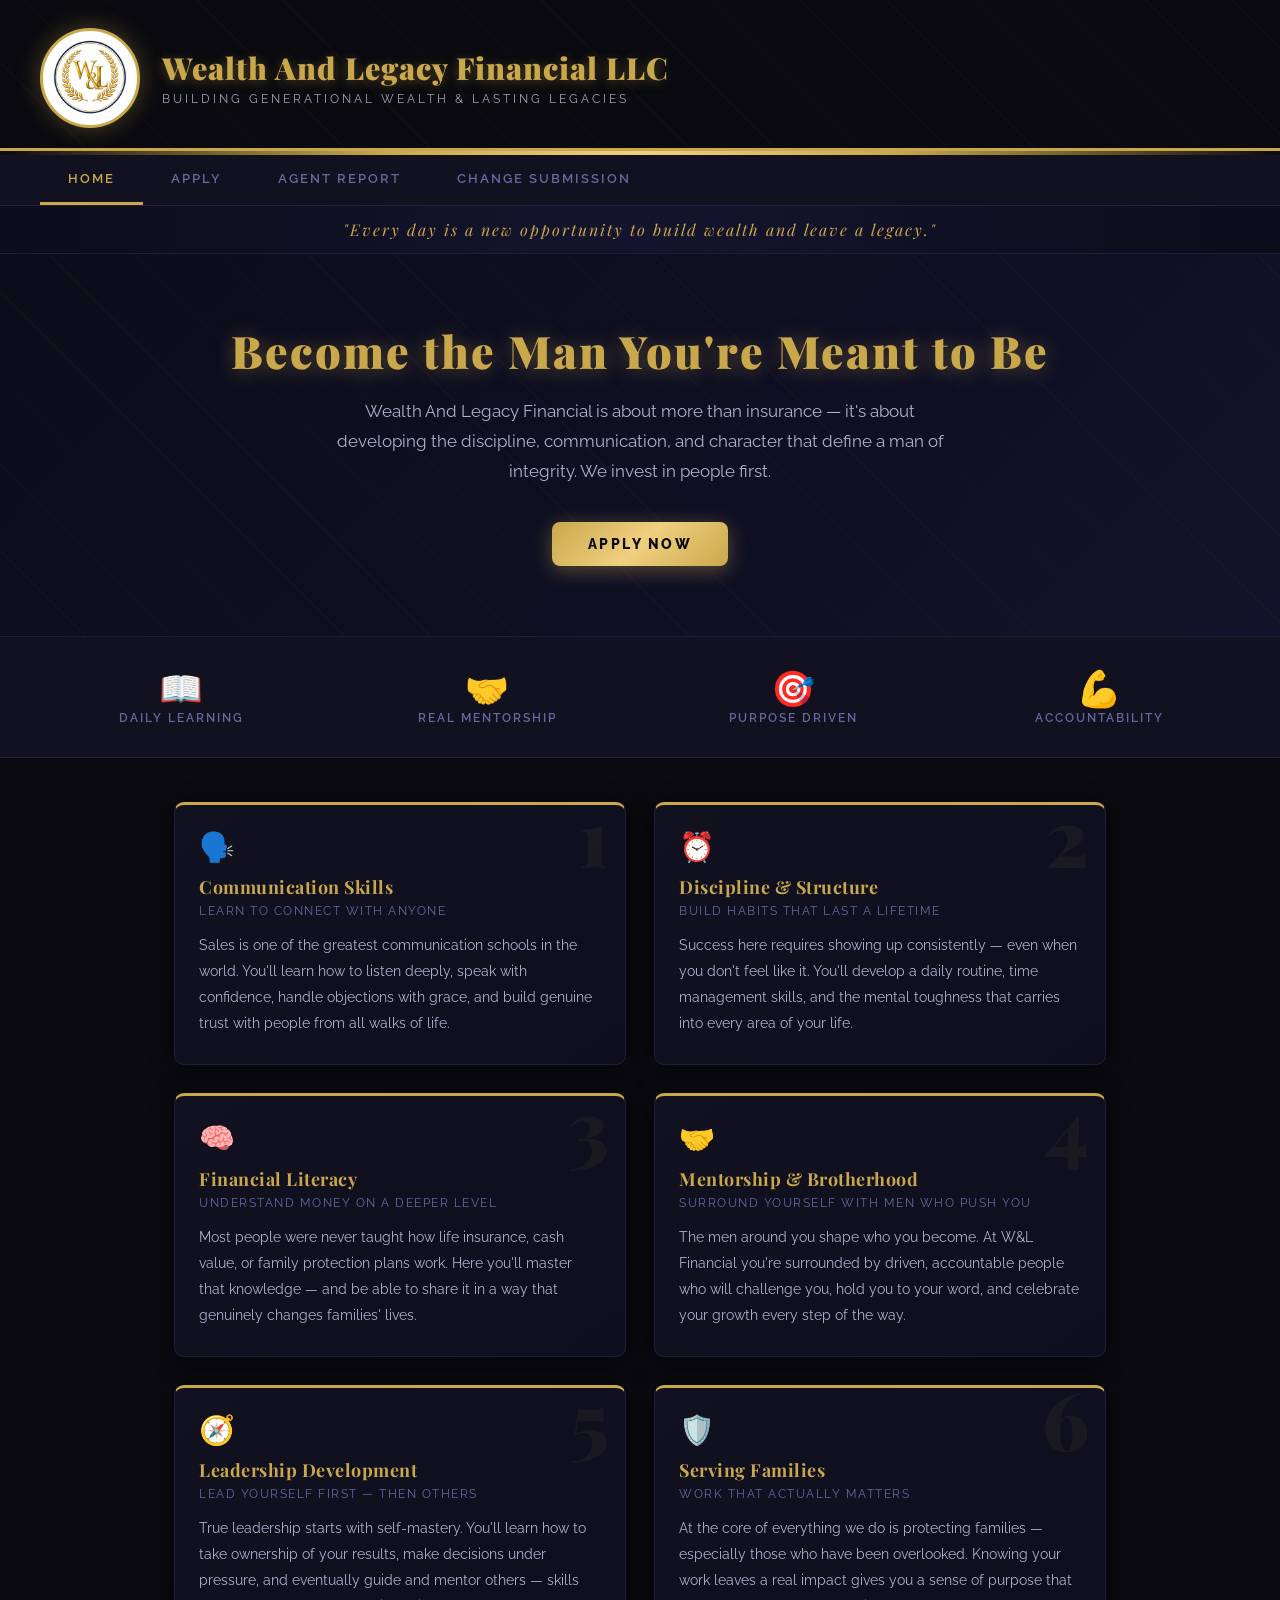
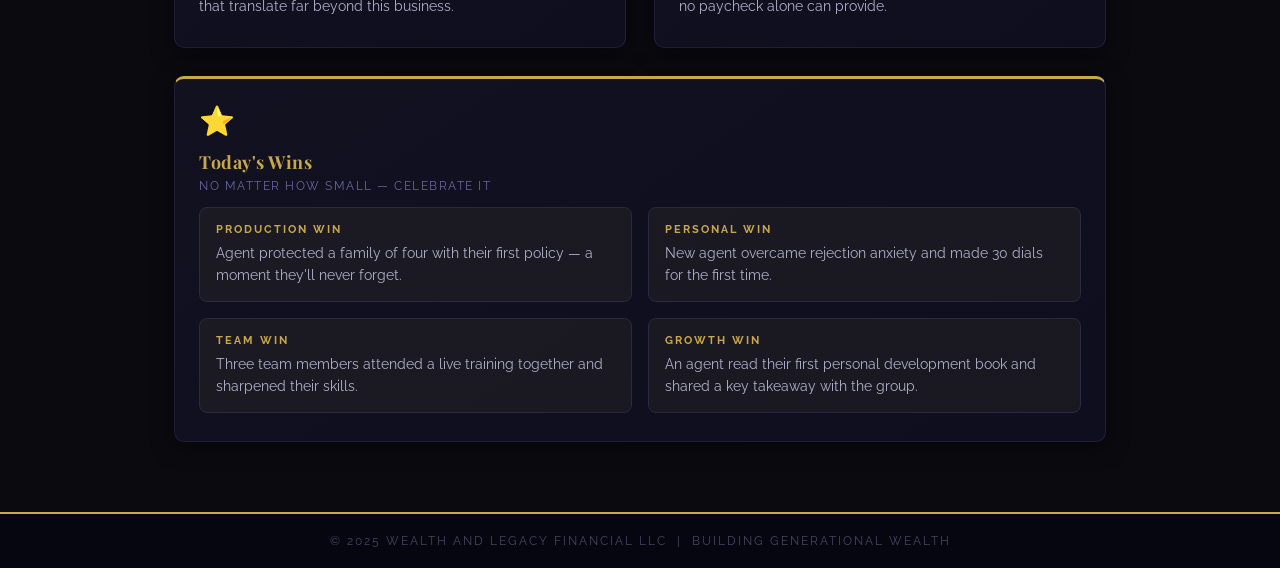
==== commit 2bf3cf5c: "Add files via upload" ====
--- a/index.html
+++ b/index.html
@@ -18,7 +18,7 @@
 
   /* ===== HEADER ===== */
   .site-header {
-    background: linear-gradient(135deg, #0c0c1a 0%, #12122a 50%, #0c0c1a 100%);
+    background: #0a0a0f;
     border-bottom: 3px solid #c9a84c;
     padding: 28px 40px 20px;
     display: flex;
@@ -420,6 +420,7 @@
   <button class="tab-btn active" onclick="switchTab('home', this)">Home</button>
   <button class="tab-btn" onclick="switchTab('apply', this)">Apply</button>
   <button class="tab-btn" onclick="switchTab('report', this)">Agent Report</button>
+  <button class="tab-btn" onclick="switchTab('changes', this)">Change Submission</button>
 </nav>
 
 <div class="motto">
@@ -754,8 +755,53 @@
           <input type="hidden" name="confidence_level" id="confidence-val">
         </div>
         <div class="field-group">
+          <label class="field-label">Focus Level Today</label>
+          <div class="star-row" id="focus-stars">
+            <span class="star" data-val="1" onclick="setStars('focus',1)">★</span>
+            <span class="star" data-val="2" onclick="setStars('focus',2)">★</span>
+            <span class="star" data-val="3" onclick="setStars('focus',3)">★</span>
+            <span class="star" data-val="4" onclick="setStars('focus',4)">★</span>
+            <span class="star" data-val="5" onclick="setStars('focus',5)">★</span>
+          </div>
+          <input type="hidden" name="focus_level" id="focus-val">
+        </div>
+        <div class="field-group">
+          <label class="field-label">Resilience / Grit Level Today</label>
+          <div class="star-row" id="grit-stars">
+            <span class="star" data-val="1" onclick="setStars('grit',1)">★</span>
+            <span class="star" data-val="2" onclick="setStars('grit',2)">★</span>
+            <span class="star" data-val="3" onclick="setStars('grit',3)">★</span>
+            <span class="star" data-val="4" onclick="setStars('grit',4)">★</span>
+            <span class="star" data-val="5" onclick="setStars('grit',5)">★</span>
+          </div>
+          <input type="hidden" name="grit_level" id="grit-val">
+        </div>
+        <div class="field-group">
+          <label class="field-label">Discipline Rating Today</label>
+          <div class="star-row" id="discipline-stars">
+            <span class="star" data-val="1" onclick="setStars('discipline',1)">★</span>
+            <span class="star" data-val="2" onclick="setStars('discipline',2)">★</span>
+            <span class="star" data-val="3" onclick="setStars('discipline',3)">★</span>
+            <span class="star" data-val="4" onclick="setStars('discipline',4)">★</span>
+            <span class="star" data-val="5" onclick="setStars('discipline',5)">★</span>
+          </div>
+          <input type="hidden" name="discipline_level" id="discipline-val">
+        </div>
+        <div class="field-group">
+          <label class="field-label">What are you grateful for today?</label>
+          <textarea class="field-input" name="gratitude" rows="3" placeholder="3 things you're grateful for today..."></textarea>
+        </div>
+        <div class="field-group">
+          <label class="field-label">What would you do differently today?</label>
+          <textarea class="field-input" name="do_differently" rows="3" placeholder="Be honest — this is where growth lives..."></textarea>
+        </div>
+        <div class="field-group">
+          <label class="field-label">Today's Affirmation</label>
+          <input type="text" class="field-input" name="affirmation" placeholder="Write a bold affirmation that fuels your identity...">
+        </div>
+        <div class="field-group">
           <label class="field-label">Mindset Notes</label>
-          <textarea class="field-input" name="mindset_notes" rows="3" placeholder="Reflection, affirmations, what you're grateful for..."></textarea>
+          <textarea class="field-input" name="mindset_notes" rows="3" placeholder="Reflection, mental blocks, breakthroughs..."></textarea>
         </div>
       </div>
 
@@ -831,6 +877,10 @@
             <input type="checkbox" name="nonneg[]" value="Set tomorrow's schedule / blocked time">
             <span>Set tomorrow's schedule / blocked time</span>
           </label>
+          <label class="check-item">
+            <input type="checkbox" name="nonneg[]" value="Made 200 dials today">
+            <span>Made 200 dials today</span>
+          </label>
         </div>
       </div>
 
@@ -855,6 +905,105 @@
     </div><!-- end page-body -->
   </form>
 </div><!-- end tab-report -->
+
+<!-- ================================================================
+     TAB: CHANGE SUBMISSION
+================================================================ -->
+<div class="tab-panel" id="tab-changes">
+  <div class="page-body" style="max-width:900px;margin:0 auto;">
+
+    <div class="section-card full" style="grid-column:1/-1;">
+      <div class="card-icon">📝</div>
+      <div class="card-title">Change Submission</div>
+      <div class="card-sub">Submit requests, feedback, or anything you need Deacon to know about</div>
+    </div>
+
+    <form id="change-form" class="page-body" style="display:contents;" onsubmit="submitChange(event)">
+      <input type="hidden" name="access_key" value="04f10d83-4f45-4471-ab71-ec4248af7195">
+      <input type="hidden" name="subject" value="WL Financial — Change Submission">
+      <input type="hidden" name="from_name" value="WL Financial Site">
+
+      <!-- Agent Info -->
+      <div class="section-card" data-num="1">
+        <div class="card-icon">👤</div>
+        <div class="card-title">Agent Info</div>
+        <div class="card-sub">Tell us who you are</div>
+        <div class="field-group">
+          <label class="field-label">Full Name <span style="color:#c9a84c;">*</span></label>
+          <input type="text" class="field-input" name="agent_name" placeholder="Your full name" required>
+        </div>
+        <div class="field-group">
+          <label class="field-label">Email Address <span style="color:#c9a84c;">*</span></label>
+          <input type="email" class="field-input" name="email" placeholder="your@email.com" required>
+        </div>
+        <div class="field-group">
+          <label class="field-label">Phone Number</label>
+          <input type="tel" class="field-input" name="phone" placeholder="(000) 000-0000">
+        </div>
+      </div>
+
+      <!-- Change Category -->
+      <div class="section-card" data-num="2">
+        <div class="card-icon">🗂️</div>
+        <div class="card-title">Type of Request</div>
+        <div class="card-sub">What category does your request fall under?</div>
+        <div class="field-group">
+          <label class="field-label">Request Category <span style="color:#c9a84c;">*</span></label>
+          <select class="field-input" name="change_category" required style="background:#1a1a2e;color:#e8e0d4;border:1px solid rgba(201,168,76,0.3);border-radius:8px;padding:12px 16px;font-size:0.95rem;cursor:pointer;">
+            <option value="" disabled selected>Select a category...</option>
+            <option value="Commission / Pay Issue">Commission / Pay Issue</option>
+            <option value="Leads / Lead Distribution">Leads / Lead Distribution</option>
+            <option value="Policy / Procedure Change">Policy / Procedure Change</option>
+            <option value="Training Request">Training Request</option>
+            <option value="Tech / Systems Issue">Tech / Systems Issue</option>
+            <option value="Carrier / Product Question">Carrier / Product Question</option>
+            <option value="Team Structure / Hierarchy">Team Structure / Hierarchy</option>
+            <option value="Marketing / Branding">Marketing / Branding</option>
+            <option value="Personal Request">Personal Request</option>
+            <option value="Other">Other</option>
+          </select>
+        </div>
+        <div class="field-group">
+          <label class="field-label">Priority Level</label>
+          <select class="field-input" name="priority" style="background:#1a1a2e;color:#e8e0d4;border:1px solid rgba(201,168,76,0.3);border-radius:8px;padding:12px 16px;font-size:0.95rem;cursor:pointer;">
+            <option value="Normal">Normal</option>
+            <option value="High — Needs Attention Soon">High — Needs Attention Soon</option>
+            <option value="Urgent — ASAP">Urgent — ASAP</option>
+          </select>
+        </div>
+      </div>
+
+      <!-- Description -->
+      <div class="section-card full" data-num="3">
+        <div class="card-icon">✏️</div>
+        <div class="card-title">Details of Your Request</div>
+        <div class="card-sub">The more specific you are, the faster it gets resolved</div>
+        <div class="field-group">
+          <label class="field-label">Describe What You Need <span style="color:#c9a84c;">*</span></label>
+          <textarea class="field-input" name="change_description" rows="5" placeholder="Be as detailed as possible — include dates, names, dollar amounts, or anything else relevant..." required></textarea>
+        </div>
+        <div class="field-group">
+          <label class="field-label">What outcome are you looking for?</label>
+          <textarea class="field-input" name="desired_outcome" rows="4" placeholder="What does a win look like for you here? What resolution would satisfy this request?"></textarea>
+        </div>
+        <div class="field-group">
+          <label class="field-label">Additional Notes or Context</label>
+          <textarea class="field-input" name="additional_notes" rows="3" placeholder="Anything else Deacon should know..."></textarea>
+        </div>
+      </div>
+
+      <div class="section-card full" style="grid-column:1/-1;text-align:center;background:transparent;border:none;box-shadow:none;padding-top:0;">
+        <div class="submit-wrap">
+          <button type="submit" class="submit-btn" id="change-submit-btn">Submit Change Request</button>
+        </div>
+        <div id="change-success-msg" style="display:none;margin-top:24px;padding:20px 28px;background:rgba(201,168,76,0.1);border:1px solid #c9a84c;border-radius:12px;color:#c9a84c;font-size:1.05rem;font-family:'Raleway',sans-serif;">
+          ✅ Your request has been submitted. Deacon will review it and follow up with you shortly.
+        </div>
+      </div>
+
+    </form>
+  </div>
+</div><!-- end tab-changes -->
 
 <!-- ===== FOOTER ===== -->
 <footer class="site-footer">
@@ -964,6 +1113,31 @@
     btn.disabled = false; btn.textContent = 'Submit Daily Report';
     alertEl.scrollIntoView({behavior:'smooth',block:'nearest'});
   });
+
+  // Change Submission form
+  async function submitChange(e) {
+    e.preventDefault();
+    const form = document.getElementById('change-form');
+    const btn  = document.getElementById('change-submit-btn');
+    const msg  = document.getElementById('change-success-msg');
+    btn.disabled = true; btn.textContent = 'Sending...';
+    try {
+      const res = await fetch('https://api.web3forms.com/submit', {
+        method: 'POST', body: new FormData(form)
+      });
+      const data = await res.json();
+      if (data.success) {
+        form.querySelectorAll('input:not([type="hidden"]), textarea, select').forEach(el => el.value = '');
+        msg.style.display = 'block';
+        msg.scrollIntoView({behavior:'smooth', block:'nearest'});
+      } else {
+        throw new Error(data.message || 'Submission failed');
+      }
+    } catch(err) {
+      alert('❌ Error submitting your request: ' + err.message);
+    }
+    btn.disabled = false; btn.textContent = 'Submit Change Request';
+  }
 </script>
 </body>
 </html>
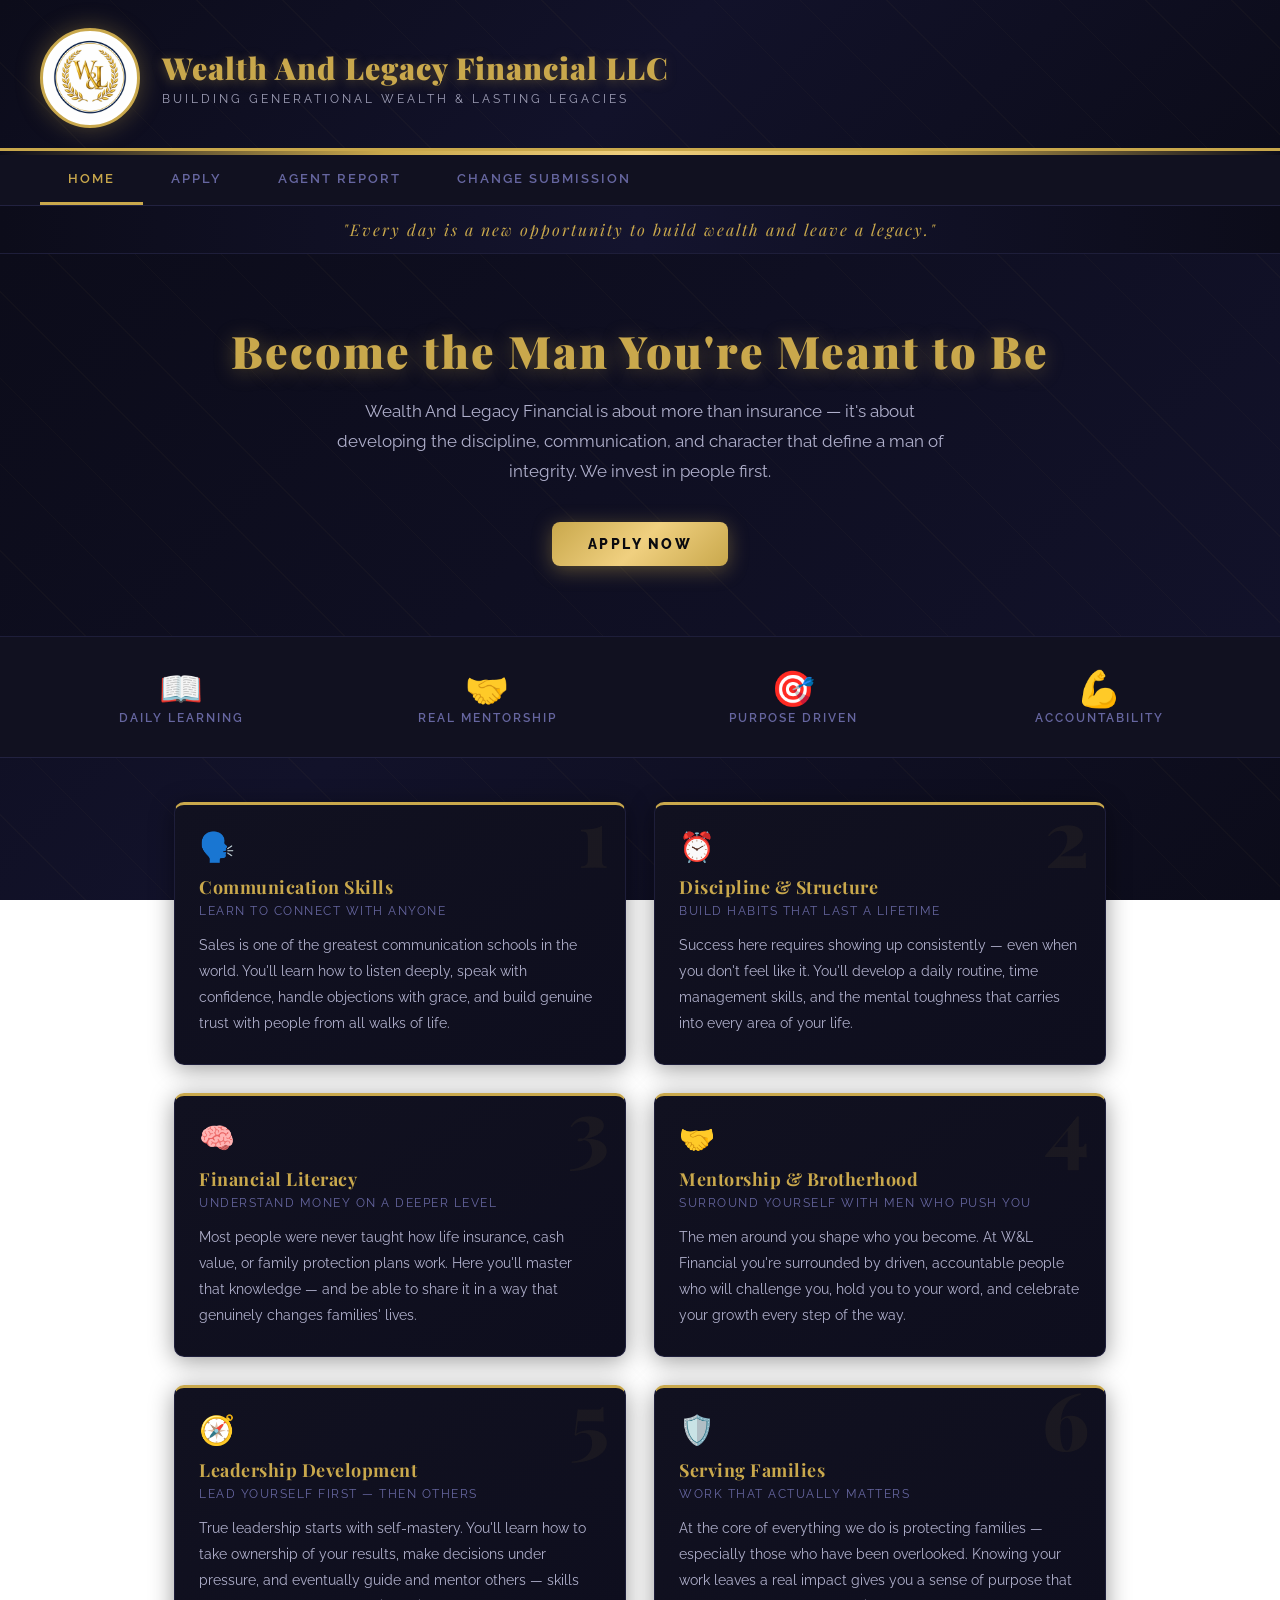
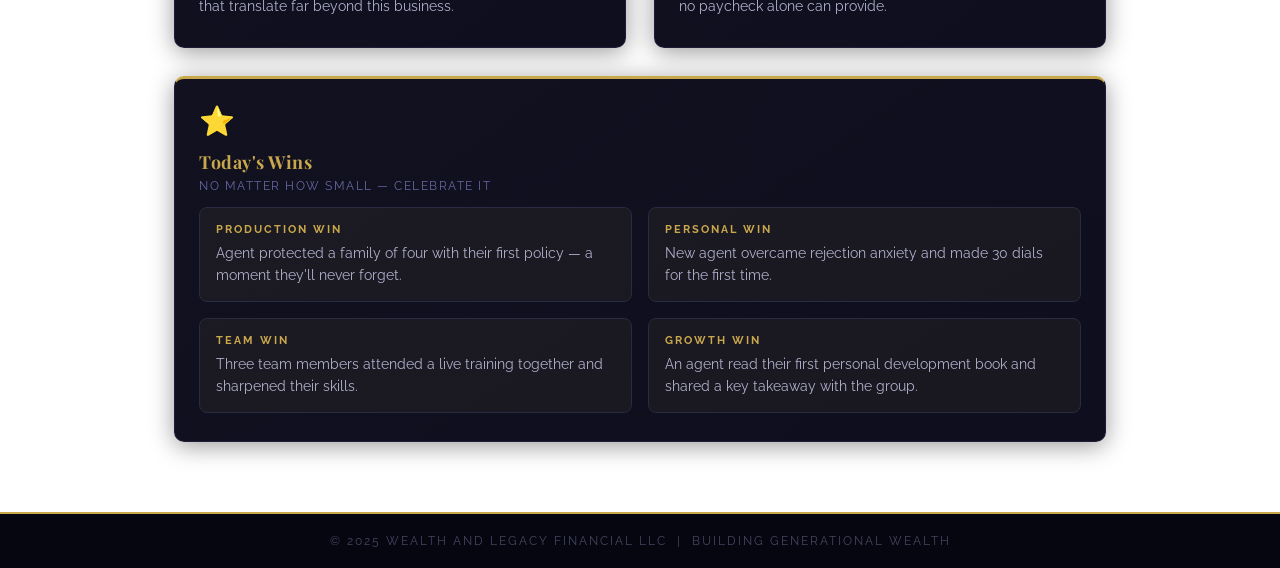
==== commit f6febae4: "Add files via upload" ====
--- a/index.html
+++ b/index.html
@@ -10,7 +10,13 @@
   *, *::before, *::after { box-sizing: border-box; margin: 0; padding: 0; }
 
   body {
-    background: #0a0a0f;
+    background:
+      repeating-linear-gradient(
+        45deg, transparent, transparent 60px,
+        rgba(201,168,76,0.03) 60px, rgba(201,168,76,0.03) 61px
+      ),
+      linear-gradient(135deg, #0c0c1a 0%, #12122a 50%, #0c0c1a 100%);
+    background-attachment: fixed;
     color: #e8e0cc;
     font-family: 'Raleway', sans-serif;
     min-height: 100vh;
@@ -18,7 +24,7 @@
 
   /* ===== HEADER ===== */
   .site-header {
-    background: #0a0a0f;
+    background: linear-gradient(135deg, #0c0c1a 0%, #12122a 50%, #0c0c1a 100%);
     border-bottom: 3px solid #c9a84c;
     padding: 28px 40px 20px;
     display: flex;
@@ -60,7 +66,7 @@
   /* ===== GOLD DIVIDER ===== */
   .gold-bar {
     height: 4px;
-    background: linear-gradient(90deg, #0a0a0f, #c9a84c 30%, #f0d080 50%, #c9a84c 70%, #0a0a0f);
+    background: linear-gradient(90deg, #0c0c1a, #c9a84c 30%, #f0d080 50%, #c9a84c 70%, #0c0c1a);
   }
 
   /* ===== NAV TABS ===== */
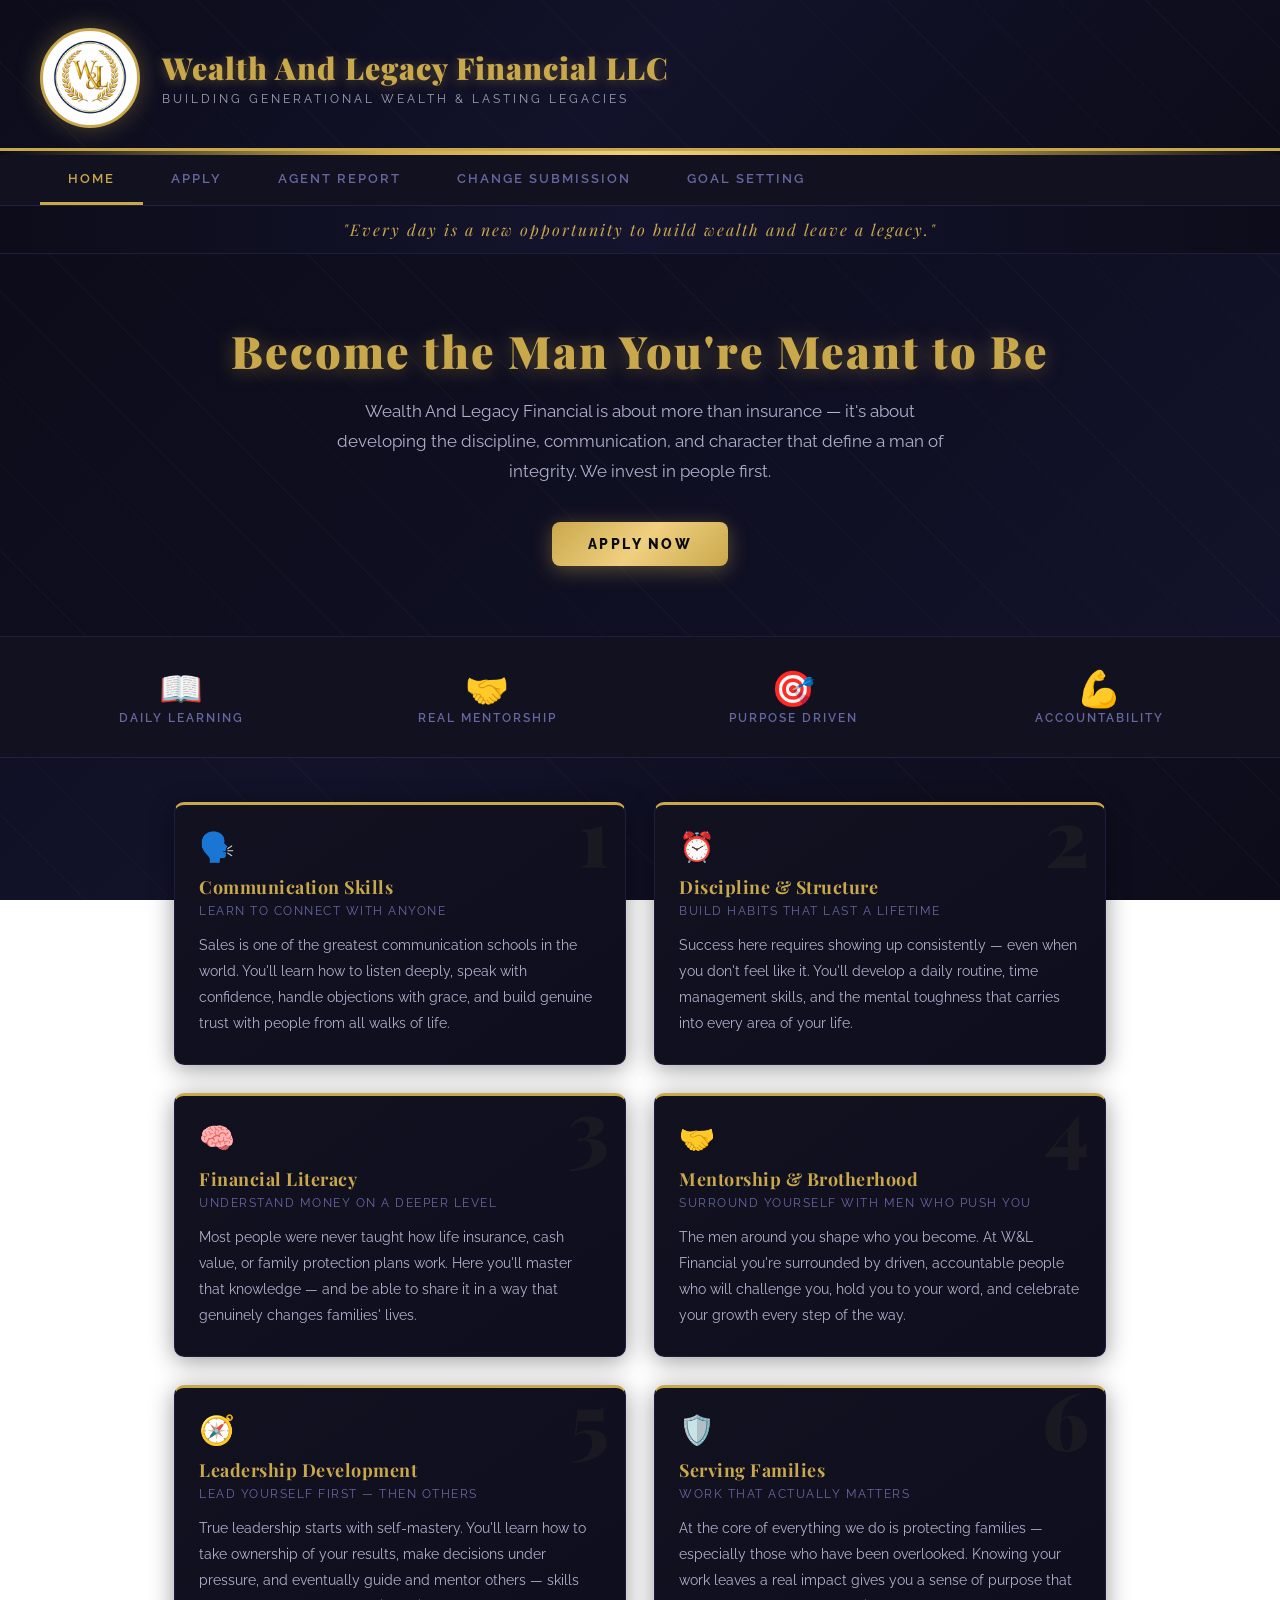
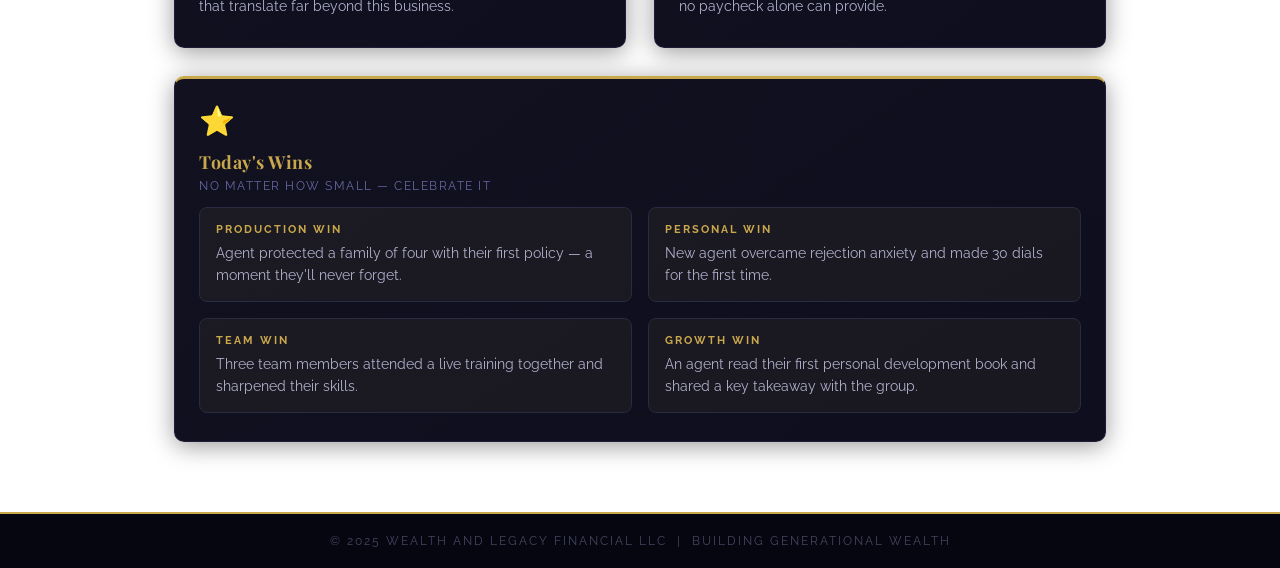
==== commit f59c48ee: "Add files via upload" ====
--- a/index.html
+++ b/index.html
@@ -427,6 +427,7 @@
   <button class="tab-btn" onclick="switchTab('apply', this)">Apply</button>
   <button class="tab-btn" onclick="switchTab('report', this)">Agent Report</button>
   <button class="tab-btn" onclick="switchTab('changes', this)">Change Submission</button>
+  <button class="tab-btn" onclick="switchTab('goals', this)">Goal Setting</button>
 </nav>
 
 <div class="motto">
@@ -1011,6 +1012,195 @@
   </div>
 </div><!-- end tab-changes -->
 
+<!-- ================================================================
+     TAB: GOAL SETTING (Think and Grow Rich)
+================================================================ -->
+<div class="tab-panel" id="tab-goals">
+  <div style="max-width:980px;margin:0 auto;padding:44px 24px 70px;">
+
+    <!-- Banner -->
+    <div style="text-align:center;margin-bottom:44px;">
+      <div style="font-size:2.2rem;margin-bottom:10px;">🎯</div>
+      <h2 style="font-family:'Playfair Display',serif;font-size:2rem;color:#c9a84c;font-weight:900;letter-spacing:1px;margin-bottom:10px;">Think &amp; Grow Rich Goal System</h2>
+      <p style="color:#a0a0b8;font-size:0.95rem;letter-spacing:2px;text-transform:uppercase;">Napoleon Hill's Proven Framework — Applied to Your Life</p>
+      <div style="width:80px;height:2px;background:linear-gradient(90deg,transparent,#c9a84c,transparent);margin:18px auto 0;"></div>
+    </div>
+
+    <!-- STEP 1: BURNING DESIRE -->
+    <div class="section-card full" style="grid-column:1/-1;margin-bottom:28px;" data-num="I">
+      <div class="card-icon">🔥</div>
+      <div class="card-title">Step 1 — Your Burning Desire</div>
+      <div class="card-sub">"The starting point of all achievement is DESIRE. Keep this constantly in mind."</div>
+      <div style="display:grid;grid-template-columns:1fr 1fr;gap:20px;margin-top:8px;">
+        <div class="field-group">
+          <label class="field-label">Your Chief Definite Aim in Life</label>
+          <textarea class="field-input" id="g-aim" rows="4" placeholder="State exactly what you want to achieve. Be specific — not 'I want to be rich' but 'I will earn $_____ by _____.'"></textarea>
+        </div>
+        <div class="field-group">
+          <label class="field-label">Why Does This Burn Inside You?</label>
+          <textarea class="field-input" id="g-why" rows="4" placeholder="Your why must be stronger than your excuses. What will change for your family, your legacy, your life when you achieve this?"></textarea>
+        </div>
+      </div>
+      <div style="margin-top:16px;padding:16px 20px;background:rgba(201,168,76,0.07);border-left:3px solid #c9a84c;border-radius:0 8px 8px 0;">
+        <p style="color:#c9a84c;font-size:0.85rem;font-style:italic;">"Wishing will not bring riches. But desiring riches with a state of mind that becomes an obsession, then planning definite ways and means to acquire riches, and backing those plans with persistence which does not recognize failure, will bring riches." — Napoleon Hill</p>
+      </div>
+    </div>
+
+    <!-- STEP 2: EXACT INCOME GOAL -->
+    <div class="section-card full" style="grid-column:1/-1;margin-bottom:28px;" data-num="II">
+      <div class="card-icon">💰</div>
+      <div class="card-title">Step 2 — The Six Steps to Riches</div>
+      <div class="card-sub">From Chapter 2 of Think and Grow Rich — Hill's exact formula. Fill each one out completely.</div>
+      <div style="display:grid;grid-template-columns:1fr 1fr;gap:20px;margin-top:12px;">
+        <div class="field-group">
+          <label class="field-label">① The Exact Amount of Money I Desire</label>
+          <div class="currency-wrap">
+            <span class="currency-symbol">$</span>
+            <input type="number" class="field-input" id="g-amount" placeholder="Be exact. Not 'a lot of money.'">
+          </div>
+        </div>
+        <div class="field-group">
+          <label class="field-label">② The Exact Date I Will Have It By</label>
+          <input type="date" class="field-input" id="g-date">
+        </div>
+        <div class="field-group">
+          <label class="field-label">③ What I Will GIVE in Return</label>
+          <textarea class="field-input" id="g-give" rows="3" placeholder="'There is no something for nothing.' What value, service, or effort will you provide in exchange for this wealth?"></textarea>
+        </div>
+        <div class="field-group">
+          <label class="field-label">④ My Definite Plan (First Step I Take TODAY)</label>
+          <textarea class="field-input" id="g-plan-step" rows="3" placeholder="What is the one action you will take today to begin moving toward this goal?"></textarea>
+        </div>
+      </div>
+      <div class="field-group" style="margin-top:4px;">
+        <label class="field-label">⑤ Write Your Goal Statement (Clear &amp; Concise)</label>
+        <textarea class="field-input" id="g-statement" rows="4" placeholder="Example: 'By [DATE], I will have [EXACT AMOUNT] in my possession. In return I will give [VALUE/SERVICE]. I believe I will have this money. My faith is so strong that I can now see it in my mind's eye and feel it.'"></textarea>
+      </div>
+      <div style="margin-top:12px;padding:14px 18px;background:rgba(201,168,76,0.07);border-left:3px solid #c9a84c;border-radius:0 8px 8px 0;">
+        <p style="color:#c9a84c;font-size:0.85rem;font-style:italic;">⑥ Read this statement aloud every morning when you wake and every night before you sleep. As you read — SEE, FEEL, and BELIEVE yourself already in possession of this goal.</p>
+      </div>
+    </div>
+
+    <!-- STEP 3: FAITH & AUTO-SUGGESTION -->
+    <div class="section-card" style="margin-bottom:28px;" data-num="III">
+      <div class="card-icon">💎</div>
+      <div class="card-title">Step 3 — Faith &amp; Auto-Suggestion</div>
+      <div class="card-sub">"Faith is the head chemist of the mind."</div>
+      <div class="field-group">
+        <label class="field-label">My Daily Affirmation (Read Twice Daily)</label>
+        <textarea class="field-input" id="g-affirmation" rows="5" placeholder="Write a present-tense affirmation as if your goal is already achieved. Example: 'I am a top producer at Wealth and Legacy Financial. I earn $______ monthly and provide abundantly for my family. Every day I grow stronger in my craft and my faith.'"></textarea>
+      </div>
+      <div class="field-group">
+        <label class="field-label">What I BELIEVE About Myself</label>
+        <textarea class="field-input" id="g-belief" rows="3" placeholder="Your self-image determines your results. Who are you becoming? What do you believe is possible for you?"></textarea>
+      </div>
+    </div>
+
+    <!-- STEP 4: SPECIALIZED KNOWLEDGE -->
+    <div class="section-card" style="margin-bottom:28px;" data-num="IV">
+      <div class="card-icon">📚</div>
+      <div class="card-title">Step 4 — Specialized Knowledge</div>
+      <div class="card-sub">"Knowledge is only potential power. It becomes power only when organized into definite plans of action."</div>
+      <div class="field-group">
+        <label class="field-label">Skills I Must Develop to Hit My Goal</label>
+        <textarea class="field-input" id="g-skills" rows="3" placeholder="Prospecting, closing, objection handling, leadership, financial literacy..."></textarea>
+      </div>
+      <div class="field-group">
+        <label class="field-label">What I Am Currently Studying / Learning</label>
+        <input type="text" class="field-input" id="g-studying" placeholder="Book, course, mentor, training...">
+      </div>
+      <div class="field-group">
+        <label class="field-label">My 90-Day Learning Commitment</label>
+        <textarea class="field-input" id="g-learning-commit" rows="3" placeholder="What will you commit to learning or mastering in the next 90 days?"></textarea>
+      </div>
+    </div>
+
+    <!-- STEP 5: MASTERMIND -->
+    <div class="section-card" style="margin-bottom:28px;" data-num="V">
+      <div class="card-icon">🤝</div>
+      <div class="card-title">Step 5 — The Mastermind Alliance</div>
+      <div class="card-sub">"No two minds ever come together without thereby creating a third, invisible, intangible force which may be likened to a third mind."</div>
+      <div class="field-group">
+        <label class="field-label">My Mastermind Group (Who I Align With)</label>
+        <textarea class="field-input" id="g-mastermind" rows="3" placeholder="List the people you align with — mentors, teammates, accountability partners. These people push you toward your goal."></textarea>
+      </div>
+      <div class="field-group">
+        <label class="field-label">Who I Need to Cut Off or Limit</label>
+        <textarea class="field-input" id="g-cutoff" rows="3" placeholder="Negative influences, energy drains, people pulling you backward. Be honest."></textarea>
+      </div>
+    </div>
+
+    <!-- STEP 6: DECISION & PERSISTENCE -->
+    <div class="section-card" style="margin-bottom:28px;" data-num="VI">
+      <div class="card-icon">🗡️</div>
+      <div class="card-title">Step 6 — Decision &amp; Persistence</div>
+      <div class="card-sub">"Persistence is to the character of man as carbon is to steel."</div>
+      <div class="field-group">
+        <label class="field-label">The Decision I Have Made (State It Like a Decree)</label>
+        <textarea class="field-input" id="g-decision" rows="3" placeholder="'I have decided, without any reservation, that I will...' Make it absolute. No escape clause."></textarea>
+      </div>
+      <div class="field-group">
+        <label class="field-label">My Biggest Obstacle &amp; How I Will Crush It</label>
+        <textarea class="field-input" id="g-obstacle" rows="3" placeholder="Be specific about the obstacle — fear, habits, environment. Then write your plan to defeat it."></textarea>
+      </div>
+      <div class="field-group">
+        <label class="field-label">What I Will Do When I Feel Like Quitting</label>
+        <textarea class="field-input" id="g-persist" rows="3" placeholder="Write this now, before the hard moment comes. Prepare your mind."></textarea>
+      </div>
+    </div>
+
+    <!-- STEP 7: THE ORGANIZED PLAN -->
+    <div class="section-card full" style="grid-column:1/-1;margin-bottom:28px;" data-num="VII">
+      <div class="card-icon">🗺️</div>
+      <div class="card-title">Step 7 — My Organized Plan of Action</div>
+      <div class="card-sub">Break your goal into the exact milestones and daily actions that will get you there.</div>
+      <div style="display:grid;grid-template-columns:1fr 1fr 1fr;gap:20px;margin-top:12px;">
+        <div class="field-group">
+          <label class="field-label">30-Day Milestone</label>
+          <textarea class="field-input" id="g-30day" rows="4" placeholder="Where will you be in 30 days? What numbers, actions, results?"></textarea>
+        </div>
+        <div class="field-group">
+          <label class="field-label">90-Day Milestone</label>
+          <textarea class="field-input" id="g-90day" rows="4" placeholder="Where will you be in 90 days? What will have changed?"></textarea>
+        </div>
+        <div class="field-group">
+          <label class="field-label">1-Year Vision</label>
+          <textarea class="field-input" id="g-1year" rows="4" placeholder="Paint the picture. Income, lifestyle, family, position — what does it look like?"></textarea>
+        </div>
+      </div>
+      <div class="field-group" style="margin-top:4px;">
+        <label class="field-label">My Non-Negotiable Daily Actions (The 3 Things I Do Every Day Without Fail)</label>
+        <textarea class="field-input" id="g-daily-actions" rows="3" placeholder="Example: 200 dials, 2 appointments set, 30 min of personal development. These are your identity-level habits."></textarea>
+      </div>
+    </div>
+
+    <!-- STEP 8: MY DECLARATION -->
+    <div class="section-card full" style="grid-column:1/-1;margin-bottom:36px;background:linear-gradient(135deg,#12122a,#1a1a2e);border-color:#c9a84c;" data-num="VIII">
+      <div class="card-icon">👑</div>
+      <div class="card-title" style="color:#c9a84c;">Step 8 — My Personal Declaration</div>
+      <div class="card-sub">The statement you read aloud every single day. Make it yours. Make it powerful.</div>
+      <div class="field-group" style="margin-top:8px;">
+        <label class="field-label">Write Your Full Declaration Here</label>
+        <textarea class="field-input" id="g-declaration" rows="8" placeholder="Combine everything above into one declaration. Start with: 'I, [YOUR NAME], commit on this day [DATE] that I will...' Include your goal, your date, what you give, your affirmation, your plan. Read this every morning and every night."></textarea>
+      </div>
+      <div style="display:flex;gap:16px;margin-top:20px;flex-wrap:wrap;">
+        <button class="submit-btn" onclick="saveGoals()" style="flex:1;min-width:200px;">💾 Save My Goals</button>
+        <button onclick="printGoals()" style="flex:1;min-width:200px;padding:14px 32px;background:transparent;border:2px solid #c9a84c;color:#c9a84c;border-radius:8px;font-family:'Raleway',sans-serif;font-size:1rem;font-weight:700;cursor:pointer;letter-spacing:1px;">🖨️ Print / Save as PDF</button>
+      </div>
+      <div id="goals-saved-msg" style="display:none;margin-top:20px;padding:16px 20px;background:rgba(201,168,76,0.1);border:1px solid #c9a84c;border-radius:10px;color:#c9a84c;font-size:0.95rem;">
+        ✅ Goals saved locally to this device. Return any time — your entries will be here.
+      </div>
+    </div>
+
+    <!-- Quote footer -->
+    <div style="text-align:center;padding:20px 0 10px;">
+      <p style="color:#c9a84c;font-family:'Playfair Display',serif;font-size:1.1rem;font-style:italic;">"Whatever the mind can conceive and believe, it can achieve."</p>
+      <p style="color:#666;font-size:0.8rem;margin-top:6px;">— Napoleon Hill, Think and Grow Rich</p>
+    </div>
+
+  </div>
+</div><!-- end tab-goals -->
+
 <!-- ===== FOOTER ===== -->
 <footer class="site-footer">
   &copy; 2025 Wealth And Legacy Financial LLC &nbsp;|&nbsp; Building Generational Wealth
@@ -1120,6 +1310,43 @@
     alertEl.scrollIntoView({behavior:'smooth',block:'nearest'});
   });
 
+  // Goal Setting — save to localStorage
+  const GOAL_FIELDS = ['g-aim','g-why','g-amount','g-date','g-give','g-plan-step','g-statement',
+    'g-affirmation','g-belief','g-skills','g-studying','g-learning-commit',
+    'g-mastermind','g-cutoff','g-decision','g-obstacle','g-persist',
+    'g-30day','g-90day','g-1year','g-daily-actions','g-declaration'];
+
+  function saveGoals() {
+    const data = {};
+    GOAL_FIELDS.forEach(id => {
+      const el = document.getElementById(id);
+      if (el) data[id] = el.value;
+    });
+    localStorage.setItem('wlf_goals', JSON.stringify(data));
+    const msg = document.getElementById('goals-saved-msg');
+    msg.style.display = 'block';
+    setTimeout(() => msg.style.display = 'none', 4000);
+  }
+
+  function loadGoals() {
+    const saved = localStorage.getItem('wlf_goals');
+    if (!saved) return;
+    const data = JSON.parse(saved);
+    GOAL_FIELDS.forEach(id => {
+      const el = document.getElementById(id);
+      if (el && data[id] !== undefined) el.value = data[id];
+    });
+  }
+
+  function printGoals() {
+    window.print();
+  }
+
+  // Load saved goals when tab is first opened
+  document.querySelector('[onclick*="goals"]').addEventListener('click', function() {
+    setTimeout(loadGoals, 50);
+  });
+
   // Change Submission form
   async function submitChange(e) {
     e.preventDefault();
